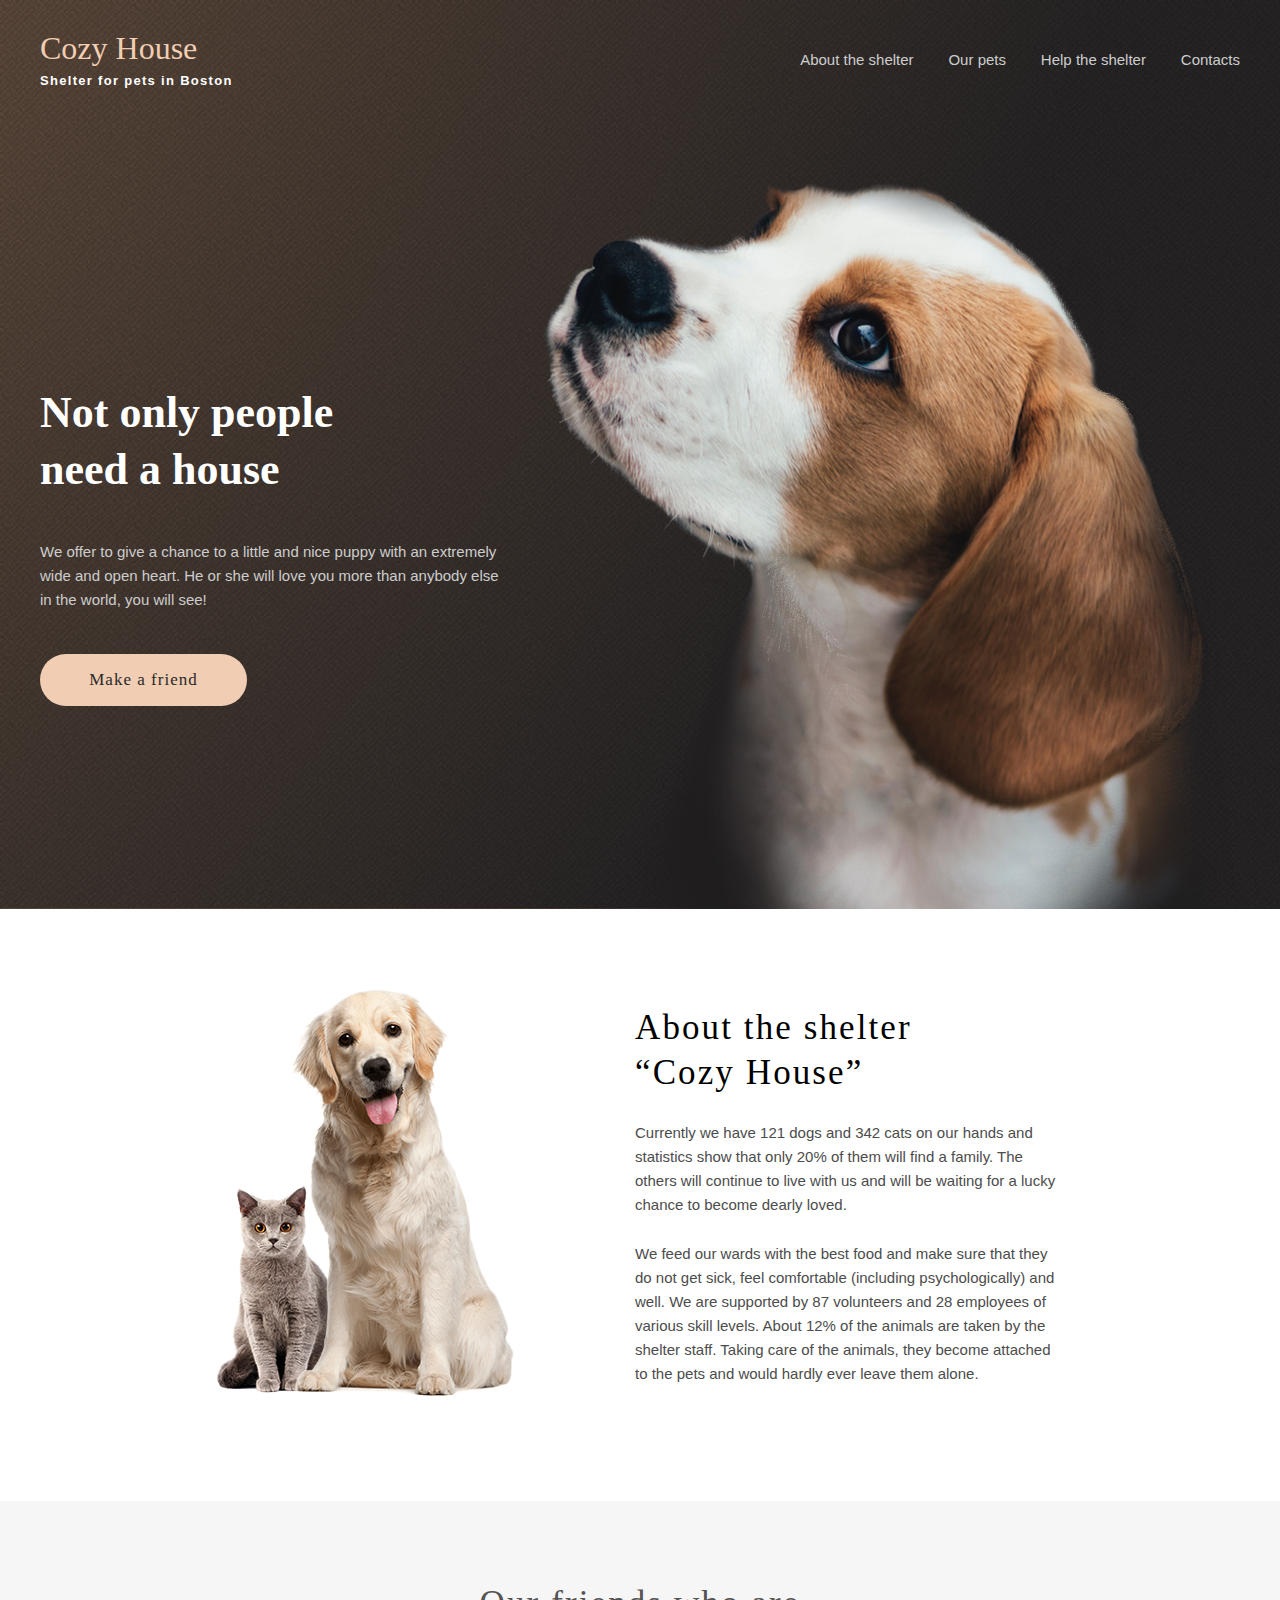
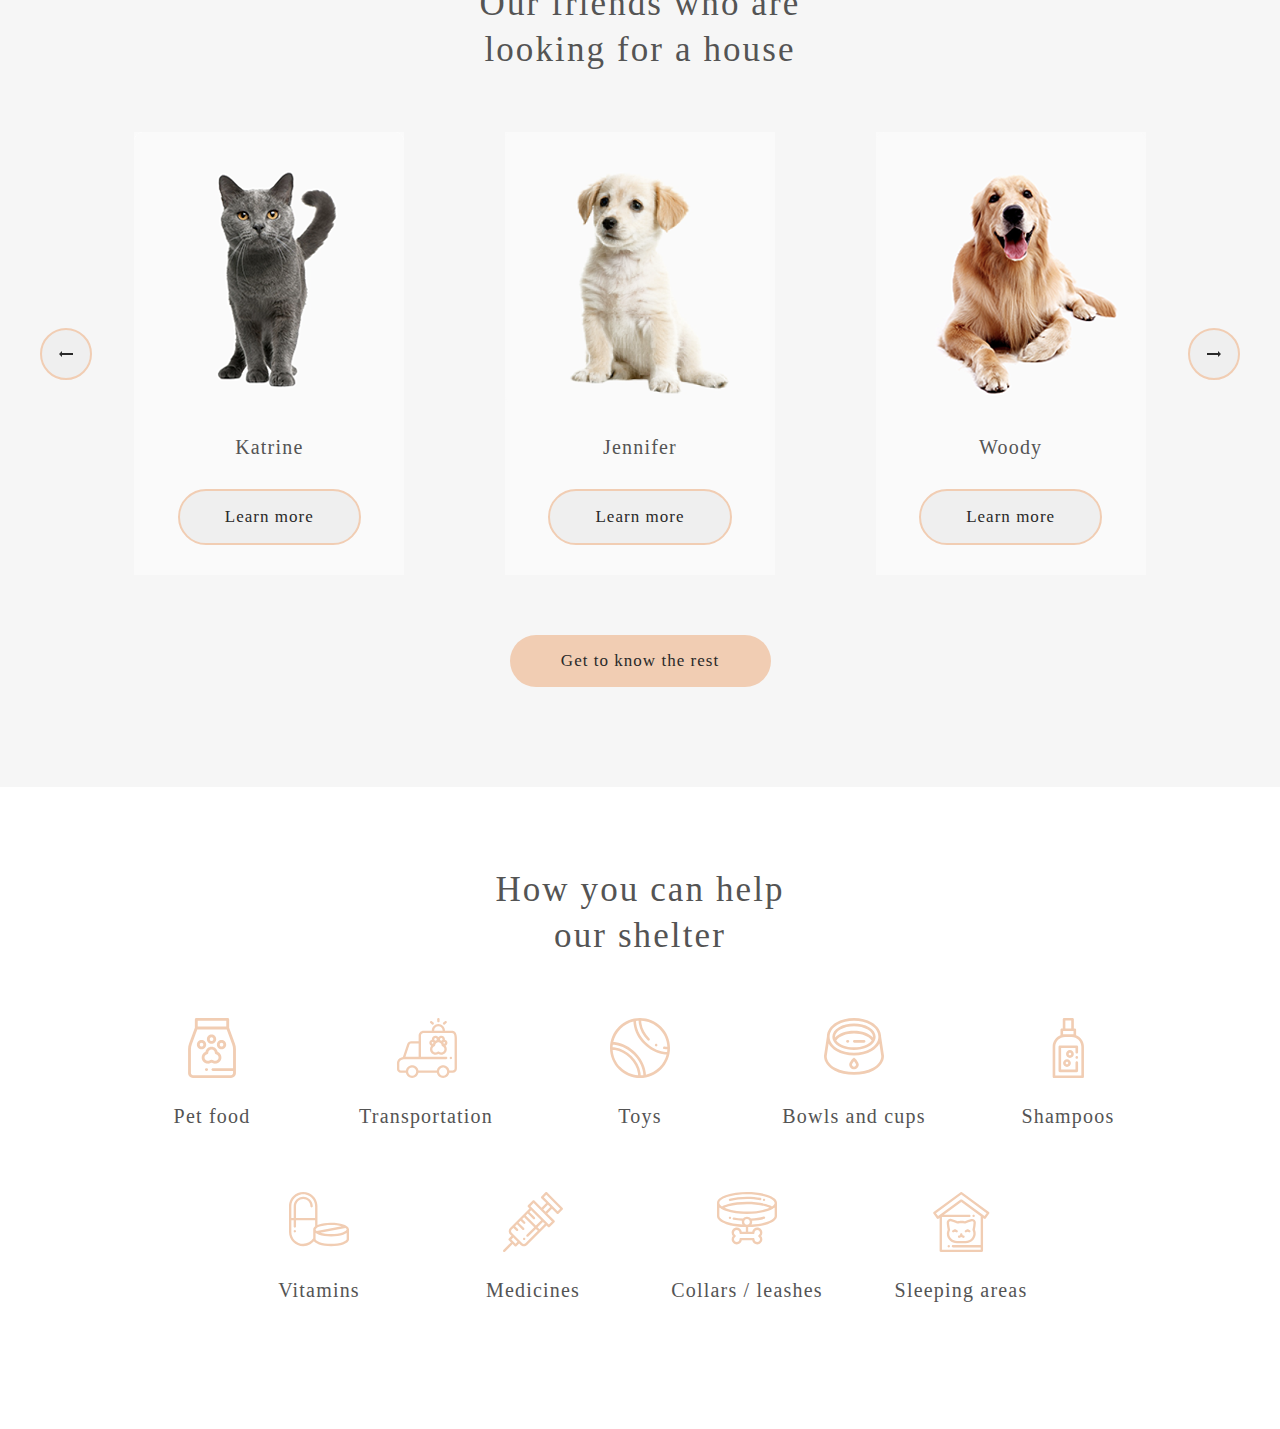
==== index.html @ fdb712b4 "feat: add block 'Help'" ====
<!DOCTYPE html>
<html lang="en">
<head>
    <meta charset="UTF-8">
    <title>Title</title>
    <meta name="description" content="">
    <meta name="viewport" content="width=device-width, initial-scale=1">

    <meta property="og:title" content="">
    <meta property="og:type" content="">
    <meta property="og:url" content="">
    <meta property="og:image" content="">

    <link rel="stylesheet" href="css/clear-style.css">
    <link rel="stylesheet" href="css/index.css">
</head>
<body>
<div class="container">
    <header class="header">
        <section class="header__section1">
            <div class="header__logo">
                <div class="header__title">Cozy House</div>
                <h3 class="header__subtitle">Shelter for pets in Boston</h3>
            </div>
            <ul class="header__nav_menu">
                <li>About the shelter</li>
                <li>Our pets</li>
                <li>Help the shelter</li>
                <li>Contacts</li>
            </ul>
        </section>
        <section class="start_screen">
            <div class="start_screen__content">
                <h2 class="start_screen__heading">Not only people need a house</h2>
                <p class="start_screen__subheading">We offer to give a chance to a little and nice puppy with an
                    extremely wide and open heart. He or she will love you more than anybody else in the world, you will
                    see!
                </p>
                <button class="start_screen__button">Make a friend</button>
            </div>
            <div class="start_screen__img">
                <img src="img/start-screen-puppy.png" alt="Cute dog">
            </div>
        </section>
    </header>
    <main class="main">
        <section class="about">
            <div class="about__img">
                <img src="img/about-pets.png" alt="Dog and cat">
            </div>
            <div class="about__content">
                <h3 class="about__heading">About the shelter <span>“Cozy House”</span></h3>
                <p class="about__subheading">
                    Currently we have 121 dogs and 342 cats on our hands and statistics show that only 20% of them will
                    find a family. The others will continue to live with us and will be waiting for a lucky chance to
                    become dearly loved.
                </p>
                <p class="about__subheading">
                    We feed our wards with the best food and make sure that they do not get sick, feel comfortable
                    (including psychologically) and well. We are supported by 87 volunteers and 28 employees of various
                    skill levels. About 12% of the animals are taken by the shelter staff. Taking care of the animals,
                    they become attached to the pets and would hardly ever leave them alone.
                </p>
            </div>
        </section>
        <section class="pets">
            <div class="pets__heading">
                <span>Our friends who are looking for a house</span>
            </div>
            <div class="pets__slider">
                <button class="pets__slider_button">
                    <img src="img/arrow-to-left.svg" alt="left">
                </button>
                <ul class="pets__slider_cards">
                    <li class="pets__card">
                        <div class="pets__card_img">
                            <img src="img/pets-katrine.png" alt="cat Katrine">
                        </div>
                        <div class="pets__card_name">Katrine</div>
                        <button class="pets__button_secondary">Learn more</button>
                    </li>
                    <li class="pets__card">
                        <div class="pets__card_img">
                            <img src="img/pets-jennifer.png" alt="dog Jennifer">
                        </div>
                        <div class="pets__card_name">Jennifer</div>
                        <button class="pets__button_secondary">Learn more</button>
                    </li>
                    <li class="pets__card">
                        <div class="pets__card_img">
                            <img src="img/pets-woody.png" alt="dog Woody">
                        </div>
                        <div class="pets__card_name">Woody</div>
                        <button class="pets__button_secondary">Learn more</button>
                    </li>
                </ul>
                <button class="pets__slider_button">
                    <img src="img/arrow-to-right.svg" alt="right">
                </button>
            </div>
            <div class="pets__button_primary">
                <button>Get to know the rest</button>
            </div>
        </section>
        <section class="help">
            <h3 class="help__heading">
                How you can help our shelter
            </h3>
            <ul class="help__list">
                <li class="help__list_item">
                    <div class="help__item_icon">
                        <img src="img/icon/vector.svg" alt="vector">
                    </div>
                    <div class="help__item_text">Pet food</div>
                </li>
                <li class="help__list_item">
                    <div class="help__item_icon">
                        <img src="img/icon/transportation.svg" alt="vector">
                    </div>
                    <div class="help__item_text">Transportation</div>
                </li>
                <li class="help__list_item">
                    <div class="help__item_icon">
                        <img src="img/icon/toys.svg" alt="vector">
                    </div>
                    <div class="help__item_text">Toys</div>
                </li>
                <li class="help__list_item">
                    <div class="help__item_icon">
                        <img src="img/icon/bowls-and-cups.svg" alt="vector">
                    </div>
                    <div class="help__item_text">Bowls and cups</div>
                </li>
                <li class="help__list_item">
                    <div class="help__item_icon">
                        <img src="img/icon/shampoos.svg" alt="vector">
                    </div>
                    <div class="help__item_text">Shampoos</div>
                </li>
                <li class="help__list_item">
                    <div class="help__item_icon">
                        <img src="img/icon/vitamins.svg" alt="vector">
                    </div>
                    <div class="help__item_text">Vitamins</div>
                </li>
                <li class="help__list_item">
                    <div class="help__item_icon">
                        <img src="img/icon/medicines.svg" alt="vector">
                    </div>
                    <div class="help__item_text">Medicines</div>
                </li>
                <li class="help__list_item">
                    <div class="help__item_icon">
                        <img src="img/icon/collars-or-leashes.svg" alt="vector">
                    </div>
                    <div class="help__item_text">Collars / leashes</div>
                </li>
                <li class="help__list_item">
                    <div class="help__item_icon">
                        <img src="img/icon/sleeping-area.svg" alt="vector">
                    </div>
                    <div class="help__item_text">Sleeping areas</div>
                </li>
            </ul>
        </section>
    </main>
    <footer></footer>
</div>
</body>
</html>
---- css/clear-style.css ----
html, body, div, p, ul, ol, dl, h1, h2, h3 {
    padding: 0;
    margin: 0;
}

li {
    list-style-type: none; /* Убираем маркеры */
}
---- css/index.css ----
body {
    background: #E5E5E5;
}

.container {
    max-width: 80rem;
    margin: 0 auto;
    font-family: Georgia, serif;
}

.header {
    background: url(/img/start-screen-gradient-background.png), radial-gradient(100% 215.42% at 0% 0%, #5B483A 0%, #262425 100%) /* warning: gradient uses a rotation that is not supported by CSS and may not behave as expected */, #211F20;
    padding: 1.875rem 2.5rem 0 2.5rem;
}

.header__section1 {
    display: flex;
    justify-content: space-between;
}

.header__title {
    font-size: 2rem;
    color: #F1CDB3;
    margin-bottom: .4rem;
}

.header__logo {

}

.header__subtitle {
    color: #FFFFFF;
    font-family: 'Arial', sans-serif;
    font-size: 0.8125rem;
    letter-spacing: 0.1em;
}

.header__nav_menu {
    font-family: 'Arial', sans-serif;
    font-size: 0.9375rem;
    color: #CDCDCD;
    display: flex;
    align-items: center;
    grid-column-gap: 2.18rem;
}

/*--------------------*/
.start_screen {
    display: flex;
    margin-top: 5.8rem;
    grid-gap: 42px 42px;
}

.start_screen__content {
    display: flex;
    flex-direction: column;
    justify-content: center;
    grid-row-gap: 42px;
}

.start_screen__heading {
    font-family: 'Georgia', serif;
    font-size: 2.75rem;
    line-height: 130%;
    color: #FFFFFF;
    display: inline-block;
    max-width: 310px;
}

.start_screen__subheading {
    font-family: 'Arial', sans-serif;
    font-style: normal;
    font-size: 0.9375rem;
    line-height: 160%;
    color: #CDCDCD;
    display: inline-block;
    max-width: 28.75rem;
}

.start_screen__button {
    width: 12.9375rem;
    height: 3.25rem;
    padding: .9375rem .5rem .9375rem .5rem;
    background: #F1CDB3;
    font-family: 'Georgia', serif;
    font-size: 1.0625rem;
    line-height: 130%;
    letter-spacing: 0.06em;
    color: #292929;
    border-radius: 100px;
    border: none;
    cursor: pointer;
}

.start_screen__img {
    max-width: 43.625rem;
    max-height: 45.5rem;
}

.start_screen__img img {
    max-width: 100%;
    max-height: 100%;
}

/*--------------------*/
.about {
    background: #FFFFFF;
    padding-top: 5rem;
    padding-bottom: 6.25rem;
    display: grid;
    grid-template-columns: 215fr 300fr 120fr 430fr 215fr;
}

.about__img {
    grid-column: 2/3;
    max-width: 18.75rem;
}

.about__img img {
    max-width: 100%;
}

.about__content {
    max-width: 26.875rem;
    grid-column: 4/5;
    display: flex;
    flex-direction: column;
    grid-row-gap: 25px;
    justify-content: center;
}

.about__heading {
    font-family: 'Georgia', serif;
    font-style: normal;
    font-weight: 400;
    font-size: 35px;
    line-height: 130%;
    letter-spacing: 0.06em;
}

.about__heading span {
    white-space: nowrap; /* Запрещаем перенос текста */
}

.about__subheading {
    font-family: 'Arial', sans-serif;
    font-style: normal;
    font-weight: 400;
    font-size: 15px;
    line-height: 160%;
    color: #4C4C4C;
}
/*--------------------*/
.pets {
    padding: 80px 40px 100px 40px;
    background: #F6F6F6;
    display: flex;
    flex-direction: column;
    grid-gap: 3.75rem;
}

.pets__heading {
    font-family: 'Georgia', serif;
    font-size: 2.1875rem;
    line-height: 130%;
    text-align: center;
    letter-spacing: 0.06em;
    color: #545454;
    display: flex;
    justify-content: center;
}

.pets__heading > span {
    max-width: 25rem;
}

.pets__slider {
    display: flex;
    justify-content: space-between;
    align-items: center;
}

.pets__slider_button {
    min-width: 3.25rem;
    min-height: 3.25rem;
    border-radius: 50%;
    border: 2px solid rgb(241,205,179);
    display: flex;
    justify-content: center;
    align-items: center;
    cursor: pointer;
}

.pets__slider_cards {
    display: flex;
    justify-content: space-around;
    flex: 1 1 61.875rem;
    flex-wrap: wrap;
    grid-gap: 1rem 1rem;
}

.pets__card {
    max-width: 16.875rem;
    display: flex;
    flex-direction: column;
    background: #FAFAFA;
    align-items: center;
}

/*.pets__card_img {*/
/*    max-width: 100%;*/
/*}*/

.pets__card_img > img {
    max-width: 100%;
}

.pets__card_name {
    font-family: 'Georgia', serif;
    font-size: 1.25rem;
    line-height: 1.4375rem;
    letter-spacing: 0.06em;
    color: #545454;
    margin-bottom: 1.875rem;
    margin-top: 1.875rem;
}

.pets__button_secondary {
    padding: 0.9375rem 2.8125rem;
    font-family: 'Georgia', serif;
    font-size: 1.0625rem;
    line-height: 130%;
    letter-spacing: 0.06em;
    color: #292929;
    border-radius: 6.25rem;
    border: 2px solid #F1CDB3;
    margin-bottom: 1.875rem;
    cursor: pointer;
}

.pets__button_primary {
    display: flex;
    justify-content: center;
}

.pets__button_primary > button {
    width: 16.3125rem;
    height: 3.25rem;
    background: #F1CDB3;
    border-radius: 6.25rem;
    border: none;
    font-family: 'Georgia', serif;
    font-size: 1.0625rem;
    line-height: 130%;
    letter-spacing: 0.06em;
    color: #292929;
    cursor: pointer;
}
/*--------------------*/
.help {
    background: #FFFFFF;
    padding-top: 80px;
    padding-bottom: 127px;
    display: flex;
    flex-direction: column;
    align-items: center;
}

.help__heading {
    font-family: 'Georgia', serif;
    font-style: normal;
    font-weight: 400;
    font-size: 35px;
    line-height: 130%;
    text-align: center;
    letter-spacing: 0.06em;
    color: #545454;
    margin-bottom: 60px;
    max-width: 310px;
}

.help__list {
    display: flex;
    max-width: 1026px;
    flex-wrap: wrap;
    justify-content: center;
    grid-gap: 4rem 3rem;
}

.help__list_item {
    width: 166px;
    /*border: 1px solid #5B483A;*/
    display: flex;
    flex-direction: column;
    justify-content: space-between;
    align-items: center;
    height: 110px;
}

.help__item_icon {

}

.help__item_text {
    font-family: 'Georgia', serif;
    font-size: 20px;
    line-height: 115%;
    letter-spacing: 0.06em;
    color: #545454;
}
/*--------------------*/
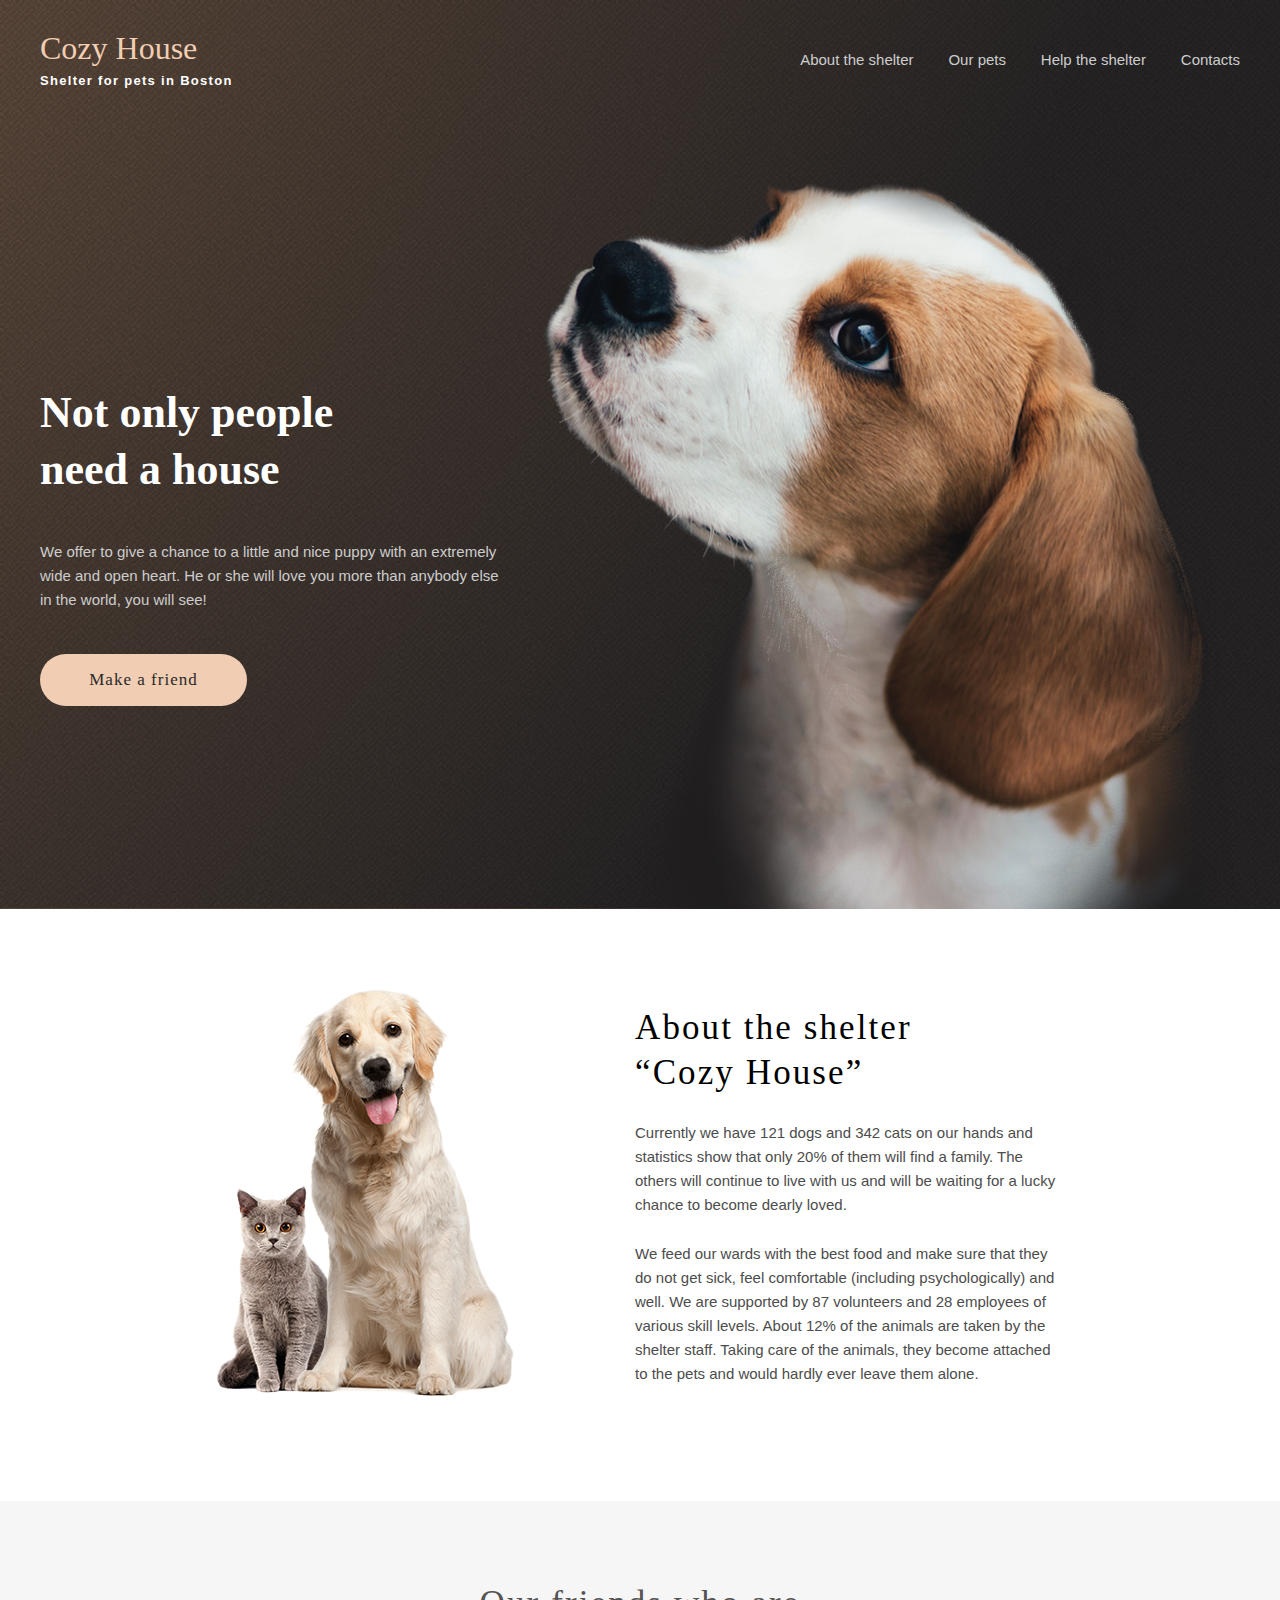
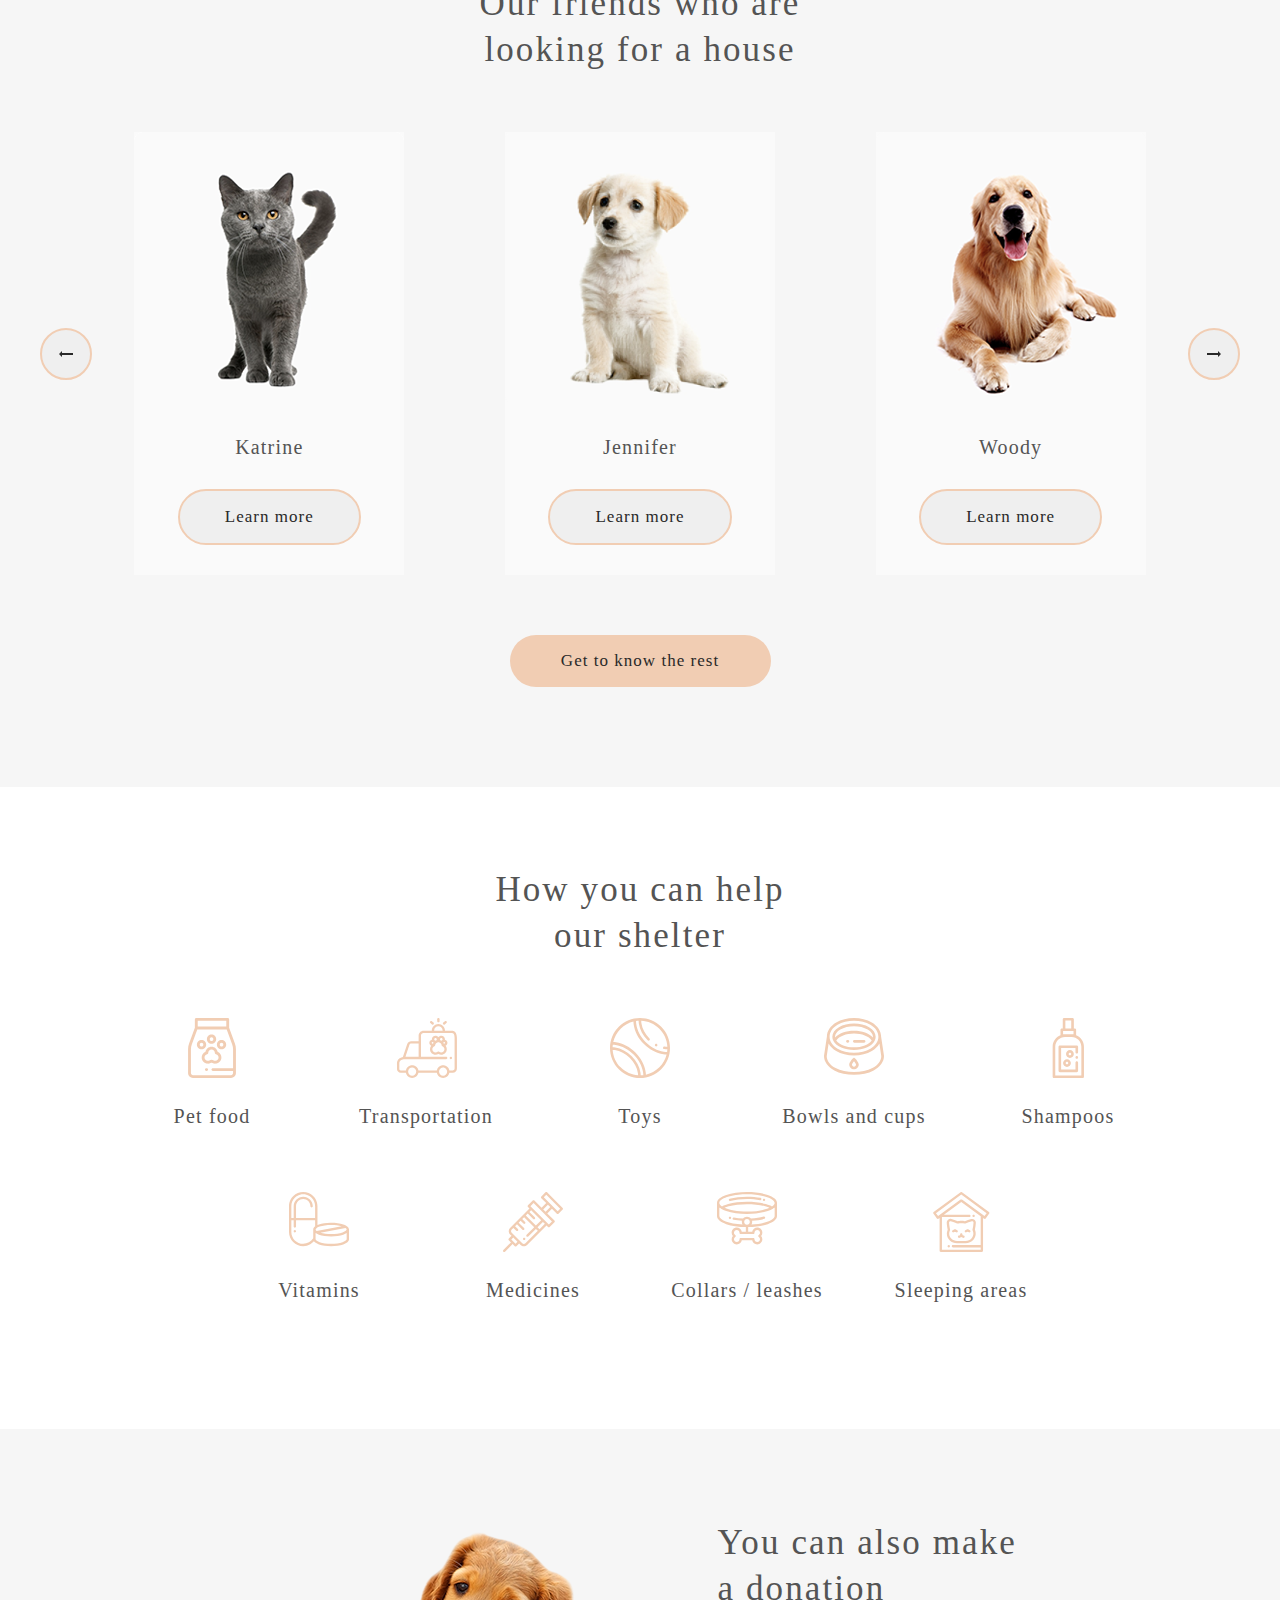
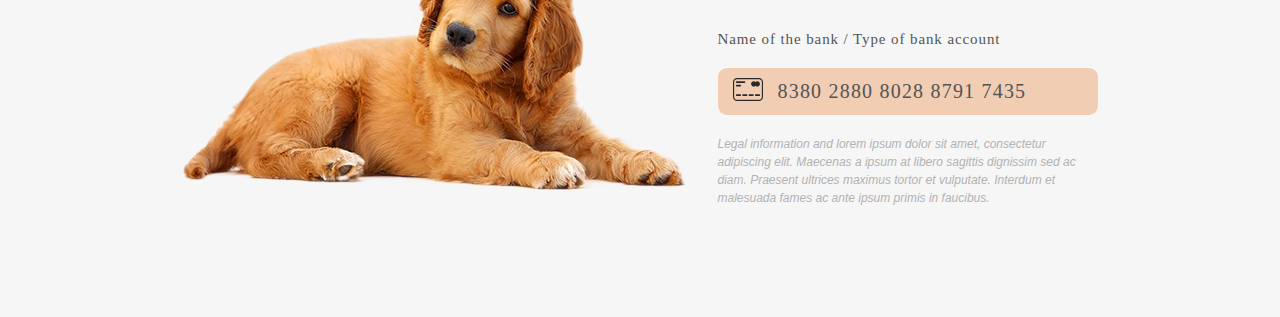
==== commit 2ef2beb5: "feat: add block 'Donation'" ====
--- a/index.html
+++ b/index.html
@@ -163,6 +163,36 @@
                 </li>
             </ul>
         </section>
+        <section class="donation">
+            <div class="donation__container">
+                <div class="donation__img">
+                    <img src="img/donation-dog.png" alt="donation-dog">
+                </div>
+                <div class="donation__content">
+                    <h3 class="donation__heading">
+                        You can also make a donation
+                    </h3>
+                    <h5 class="donation__subheading">
+                        Name of the bank / Type of bank account
+                    </h5>
+                    <div class="donation__credit_card">
+                        <div class="donation__card_icon">
+                            <img src="img/icon/credit-card.svg" alt="card">
+                        </div>
+                        <h4 class="donation__card_text">
+                            8380 2880 8028 8791 7435
+                        </h4>
+                    </div>
+                    <div class="donation__text_info">
+                        Legal information and lorem ipsum dolor sit amet, consectetur adipiscing elit. Maecenas a ipsum
+                        at
+                        libero sagittis dignissim sed ac diam. Praesent ultrices maximus tortor et vulputate. Interdum
+                        et
+                        malesuada fames ac ante ipsum primis in faucibus.
+                    </div>
+                </div>
+            </div>
+        </section>
     </main>
     <footer></footer>
 </div>
--- a/css/clear-style.css
+++ b/css/clear-style.css
@@ -1,4 +1,4 @@
-html, body, div, p, ul, ol, dl, h1, h2, h3 {
+html, body, div, p, ul, ol, dl, h1, h2, h3, h4, h5, h6 {
     padding: 0;
     margin: 0;
 }
--- a/css/index.css
+++ b/css/index.css
@@ -289,7 +289,7 @@
 
 .help__list_item {
     width: 166px;
-    /*border: 1px solid #5B483A;*/
+    /*border: 1px solid #5B483A;*/ /*для отладки*/
     display: flex;
     flex-direction: column;
     justify-content: space-between;
@@ -308,4 +308,92 @@
     letter-spacing: 0.06em;
     color: #545454;
 }
-/*--------------------*/+/*--------------------*/
+.donation {
+    padding-top: 91px;
+    padding-bottom: 110px;
+    background: #F6F6F6;
+    display: flex;
+    justify-content: center;
+}
+
+.donation__container {
+    display: flex;
+    grid-gap: 30px;
+    min-height: 282px;
+    align-items: center;
+    justify-content: center;
+    flex-wrap: wrap;
+}
+
+.donation__img {
+    max-width: 505px;
+}
+
+.donation__img > img {
+    max-width: 100%;
+}
+
+.donation__content {
+    max-width: 380px;
+    display: flex;
+    flex-direction: column;
+    grid-row-gap: 20px;
+}
+
+.donation__heading {
+    font-family: 'Georgia', serif;
+    font-style: normal;
+    font-weight: 400;
+    font-size: 35px;
+    line-height: 130%;
+    letter-spacing: 0.06em;
+    color: #545454;
+    max-width: 300px;
+}
+
+.donation__subheading {
+    font-family: 'Georgia', serif;
+    font-style: normal;
+    font-weight: 400;
+    font-size: 15px;
+    line-height: 110%;
+    letter-spacing: 0.06em;
+    color: #545454;
+}
+
+.donation__credit_card {
+    background: #F1CDB3;
+    border-radius: 9px;
+    display: flex;
+    align-items: center;
+    padding: 10px 15px;
+    grid-column-gap: 15px;
+}
+
+.donation__card_icon {
+    max-width: 30px;
+}
+
+.donation__card_icon > img {
+    max-width: 100%;
+}
+
+.donation__card_text {
+    font-family: 'Georgia', serif;
+    font-style: normal;
+    font-weight: 400;
+    font-size: 20px;
+    line-height: 115%;
+    letter-spacing: 0.06em;
+    color: #545454;
+}
+
+.donation__text_info {
+    font-family: 'Arial', sans-serif;
+    font-style: italic;
+    font-weight: 400;
+    font-size: 12px;
+    line-height: 18px;
+    color: #B2B2B2;
+}
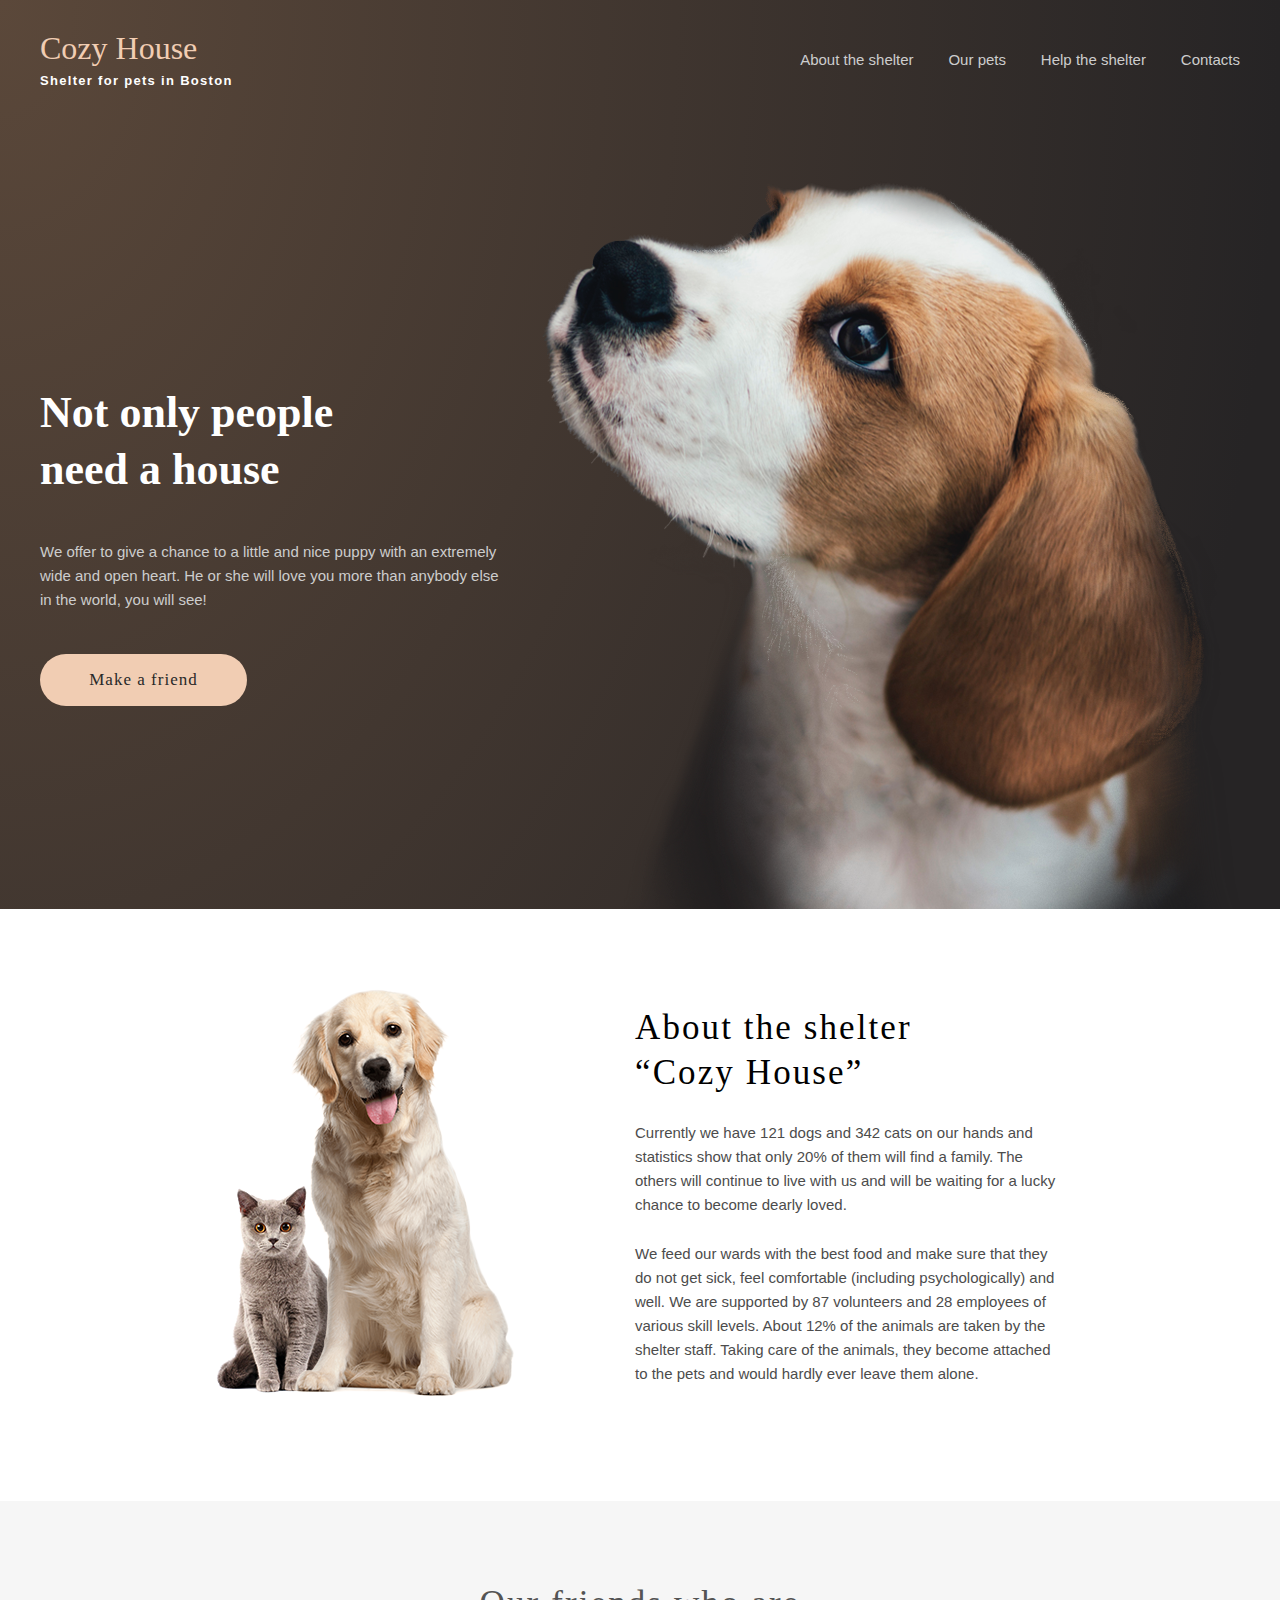
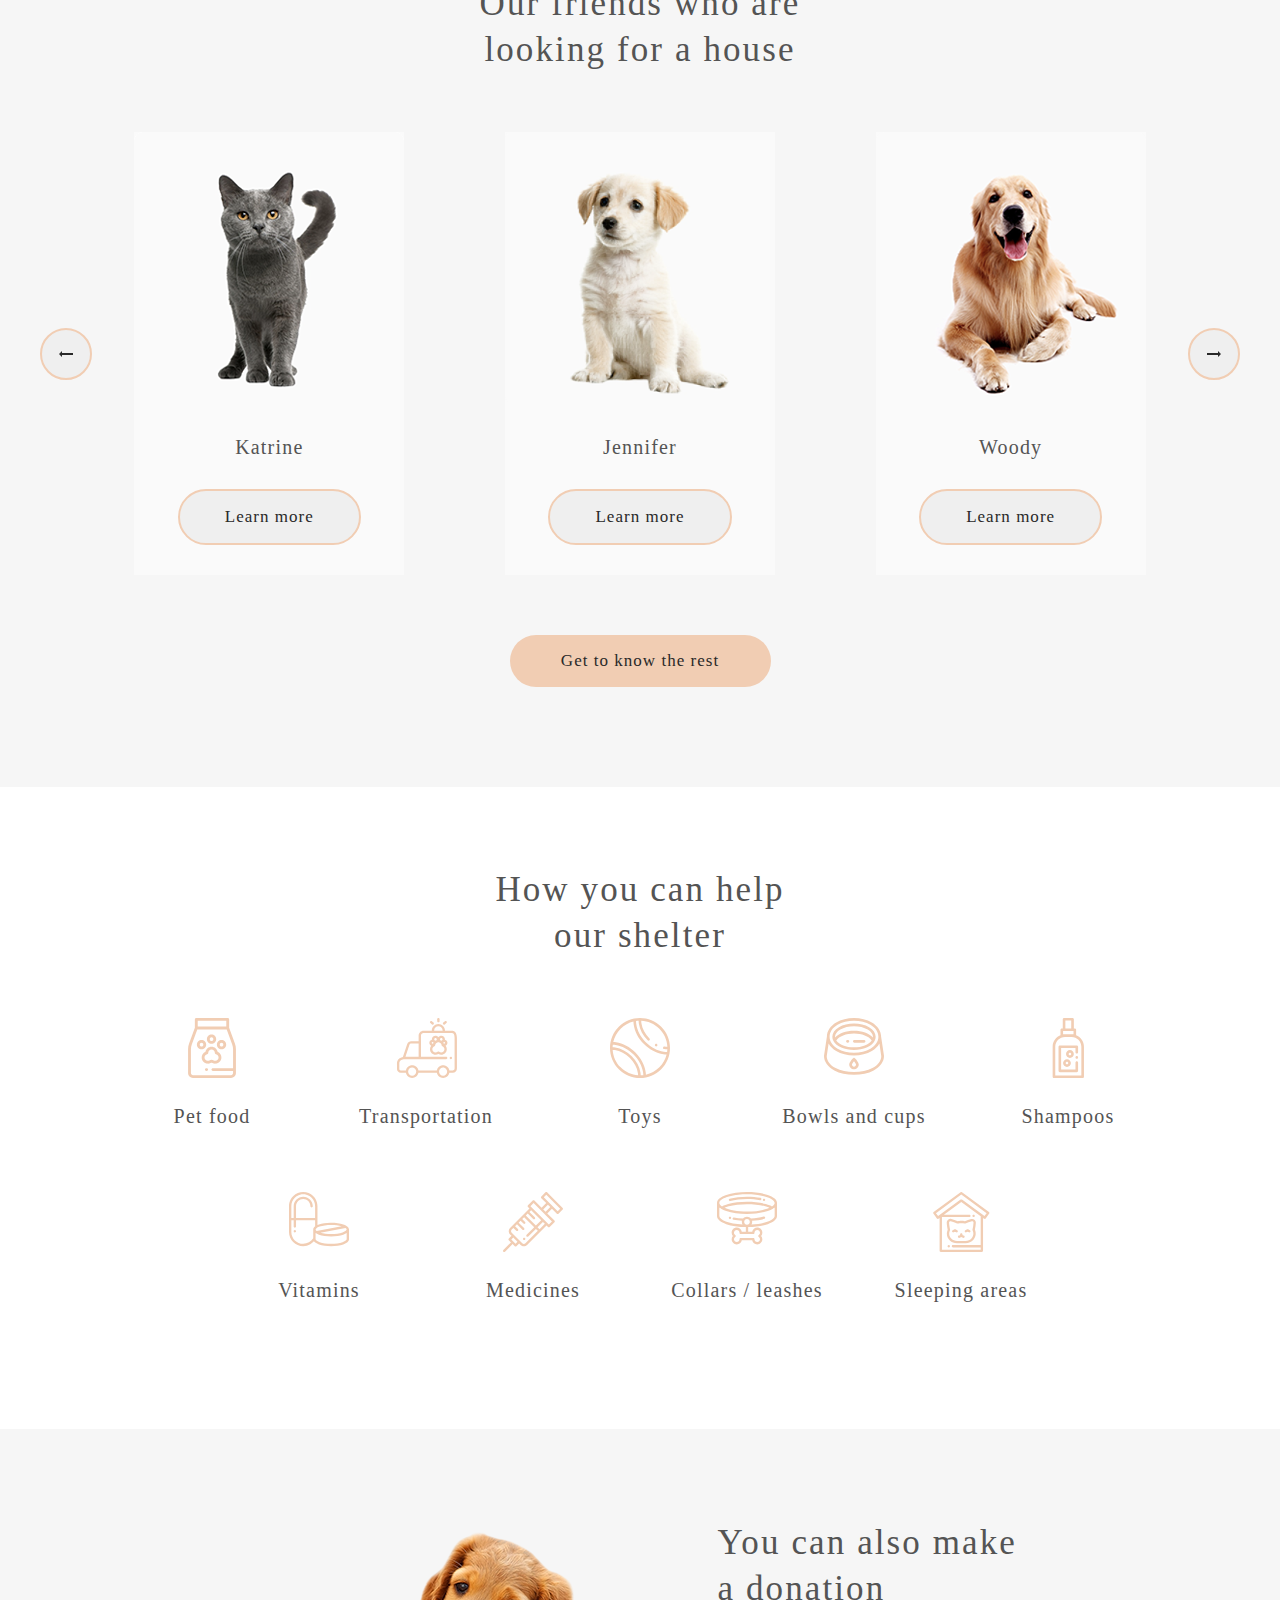
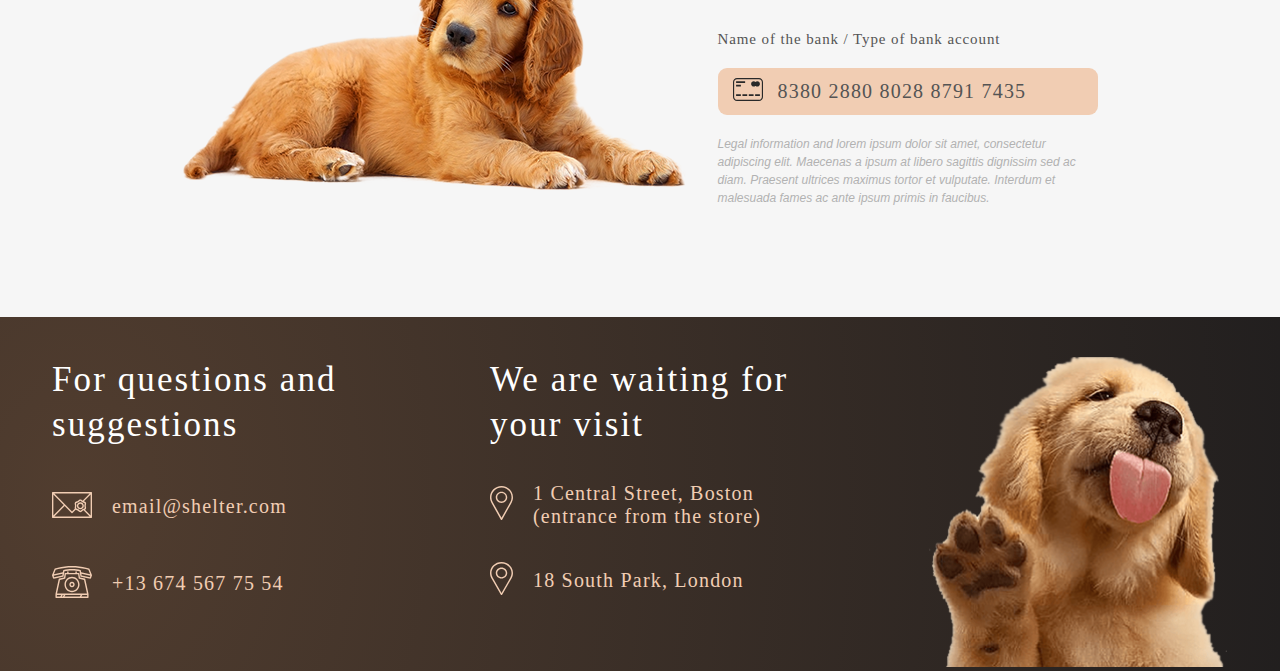
==== commit 2759e101: "feat: add block 'Footer'" ====
--- a/index.html
+++ b/index.html
@@ -45,22 +45,24 @@
     </header>
     <main class="main">
         <section class="about">
-            <div class="about__img">
-                <img src="img/about-pets.png" alt="Dog and cat">
-            </div>
-            <div class="about__content">
-                <h3 class="about__heading">About the shelter <span>“Cozy House”</span></h3>
-                <p class="about__subheading">
-                    Currently we have 121 dogs and 342 cats on our hands and statistics show that only 20% of them will
-                    find a family. The others will continue to live with us and will be waiting for a lucky chance to
-                    become dearly loved.
-                </p>
-                <p class="about__subheading">
-                    We feed our wards with the best food and make sure that they do not get sick, feel comfortable
-                    (including psychologically) and well. We are supported by 87 volunteers and 28 employees of various
-                    skill levels. About 12% of the animals are taken by the shelter staff. Taking care of the animals,
-                    they become attached to the pets and would hardly ever leave them alone.
-                </p>
+            <div class="about__container">
+                <div class="about__img">
+                    <img src="img/about-pets.png" alt="Dog and cat">
+                </div>
+                <div class="about__content">
+                    <h3 class="about__heading">About the shelter <span>“Cozy House”</span></h3>
+                    <p class="about__subheading">
+                        Currently we have 121 dogs and 342 cats on our hands and statistics show that only 20% of them will
+                        find a family. The others will continue to live with us and will be waiting for a lucky chance to
+                        become dearly loved.
+                    </p>
+                    <p class="about__subheading">
+                        We feed our wards with the best food and make sure that they do not get sick, feel comfortable
+                        (including psychologically) and well. We are supported by 87 volunteers and 28 employees of various
+                        skill levels. About 12% of the animals are taken by the shelter staff. Taking care of the animals,
+                        they become attached to the pets and would hardly ever leave them alone.
+                    </p>
+                </div>
             </div>
         </section>
         <section class="pets">
@@ -193,6 +195,55 @@
                 </div>
             </div>
         </section>
+        <section class="footer">
+            <div class="footer__container">
+                <div class="footer__contacts">
+                    <h3 class="footer__contacts_title">
+                        For questions and suggestions
+                    </h3>
+                    <div class="footer__email">
+                        <div class="footer__contacts_icon">
+                            <img src="img/icon/mail.svg" alt="mail">
+                        </div>
+                        <h4 class="footer__contacts_text">
+                            email@shelter.com
+                        </h4>
+                    </div>
+                    <div class="footer__phone">
+                        <div class="footer__contacts_icon">
+                            <img src="img/icon/phone.svg" alt="phone">
+                        </div>
+                        <div class="footer__contacts_text">
+                            +13 674 567 75 54
+                        </div>
+                    </div>
+                </div>
+                <div class="footer__locations">
+                    <div class="footer__locations_title">
+                        We are waiting for your visit
+                    </div>
+                    <div class="footer__location">
+                        <div class="footer__location_icon">
+                            <img src="img/icon/pin.svg" alt="pin">
+                        </div>
+                        <div class="footer__locations_text">
+                            1 Central Street, Boston (entrance from the store)
+                        </div>
+                    </div>
+                    <div class="footer__location">
+                        <div class="footer__location_icon">
+                            <img src="img/icon/pin.svg" alt="pin">
+                        </div>
+                        <div class="footer__locations_text">
+                            18 South Park, London
+                        </div>
+                    </div>
+                </div>
+                <div class="footer__img">
+                    <img src="img/footer-puppy.png" alt="dog">
+                </div>
+            </div>
+        </section>
     </main>
     <footer></footer>
 </div>
--- a/css/index.css
+++ b/css/index.css
@@ -9,7 +9,7 @@
 }
 
 .header {
-    background: url(/img/start-screen-gradient-background.png), radial-gradient(100% 215.42% at 0% 0%, #5B483A 0%, #262425 100%) /* warning: gradient uses a rotation that is not supported by CSS and may not behave as expected */, #211F20;
+    background: radial-gradient(100% 215.42% at 0% 0%, #5B483A 0%, #262425 100%) /* warning: gradient uses a rotation that is not supported by CSS and may not behave as expected */, #211F20;
     padding: 1.875rem 2.5rem 0 2.5rem;
 }
 
@@ -107,12 +107,17 @@
     background: #FFFFFF;
     padding-top: 5rem;
     padding-bottom: 6.25rem;
-    display: grid;
-    grid-template-columns: 215fr 300fr 120fr 430fr 215fr;
+}
+
+.about__container {
+    display: flex;
+    justify-content: center;
+    align-items: center;
+    flex-wrap: wrap;
+    grid-column-gap: 9.375%;
 }
 
 .about__img {
-    grid-column: 2/3;
     max-width: 18.75rem;
 }
 
@@ -122,7 +127,6 @@
 
 .about__content {
     max-width: 26.875rem;
-    grid-column: 4/5;
     display: flex;
     flex-direction: column;
     grid-row-gap: 25px;
@@ -397,3 +401,109 @@
     line-height: 18px;
     color: #B2B2B2;
 }
+
+.footer {
+    background: radial-gradient(110.67% 538.64% at 5.73% 50%, #513D2F 0%, #1A1A1C 100%), #211F20;
+    padding-top: 40px;
+    padding-left: 40px;
+    padding-right: 40px;
+}
+
+.footer__container {
+    display: flex;
+    justify-content: space-around;
+    /*flex: 1 1 302px;*/
+    flex-wrap: wrap;
+    grid-gap: 2rem 2rem;
+    margin-right: -40px;
+    margin-left: -40px;
+}
+
+.footer__contacts {
+    display: flex;
+    max-width: 302px;
+    flex-direction: column;
+    grid-row-gap: 44px;
+}
+
+.footer__contacts_title {
+    font-family: 'Georgia', serif;
+    font-style: normal;
+    font-weight: 400;
+    font-size: 35px;
+    line-height: 130%;
+    letter-spacing: 0.06em;
+    color: #FFFFFF;
+}
+
+.footer__email, .footer__phone {
+    display: flex;
+    grid-column-gap: 20px;
+    align-items: center;
+}
+
+.footer__contacts_icon {
+    width: 40px;
+}
+
+.footer__contacts_icon img {
+    max-width: 100%;
+}
+
+.footer__contacts_text {
+    font-family: 'Georgia', serif;
+    font-style: normal;
+    font-weight: 400;
+    font-size: 20px;
+    line-height: 115%;
+    letter-spacing: 0.06em;
+    color: #F1CDB3;
+}
+
+.footer__locations {
+    display: flex;
+    max-width: 302px;
+    flex-direction: column;
+    grid-row-gap: 34px;
+}
+
+.footer__locations_title {
+    font-family: 'Georgia', serif;
+    font-style: normal;
+    font-weight: 400;
+    font-size: 35px;
+    line-height: 130%;
+    letter-spacing: 0.06em;
+    color: #FFFFFF;
+}
+
+.footer__location {
+    display: grid;
+    grid-template-columns: 23px 1fr;
+    grid-column-gap: 20px;
+    align-items: center;
+}
+
+.footer__location_icon {
+    max-width: 23px;
+}
+
+.footer__location_icon > img {
+    width: 100%;
+}
+
+.footer__locations_text {
+    font-family: 'Georgia', serif;
+    font-style: normal;
+    font-weight: 400;
+    font-size: 20px;
+    line-height: 115%;
+    letter-spacing: 0.06em;
+    color: #F1CDB3;
+}
+
+.footer__img > img {
+    max-width: 302px;
+}
+
+
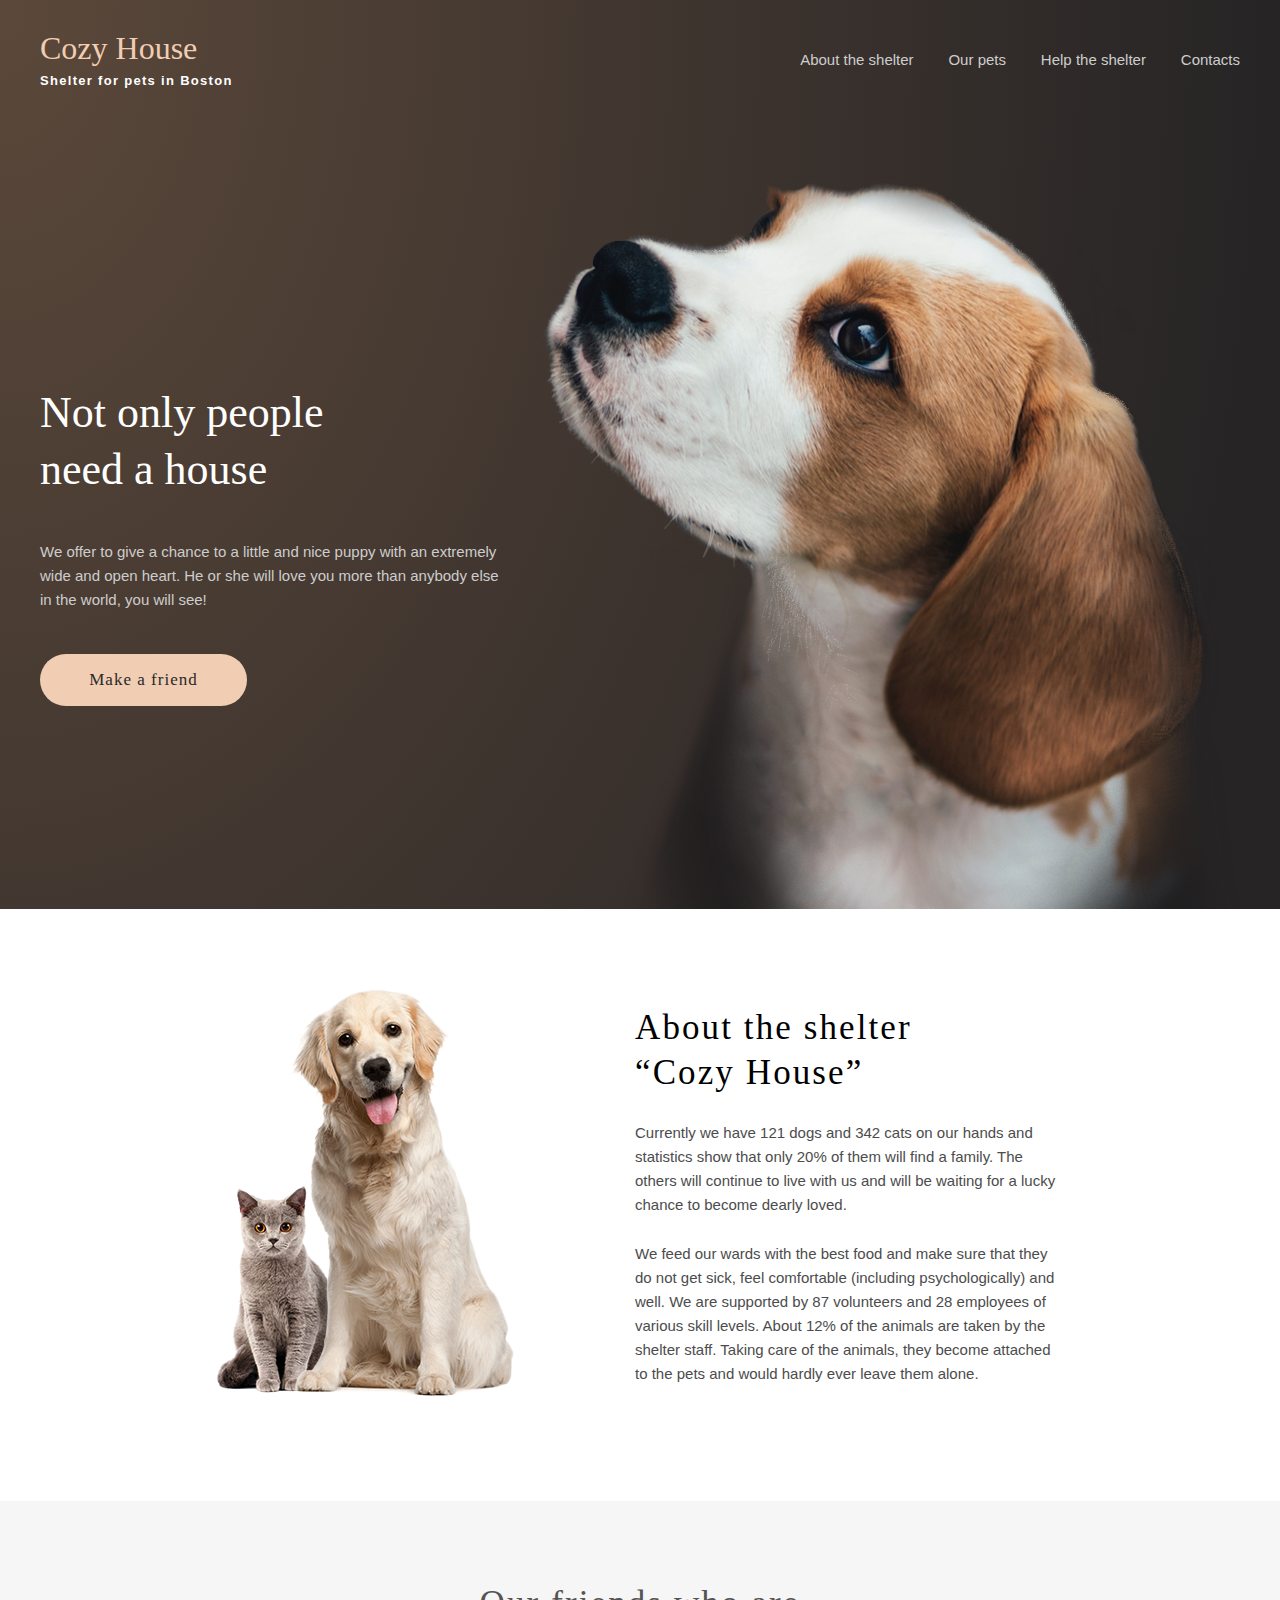
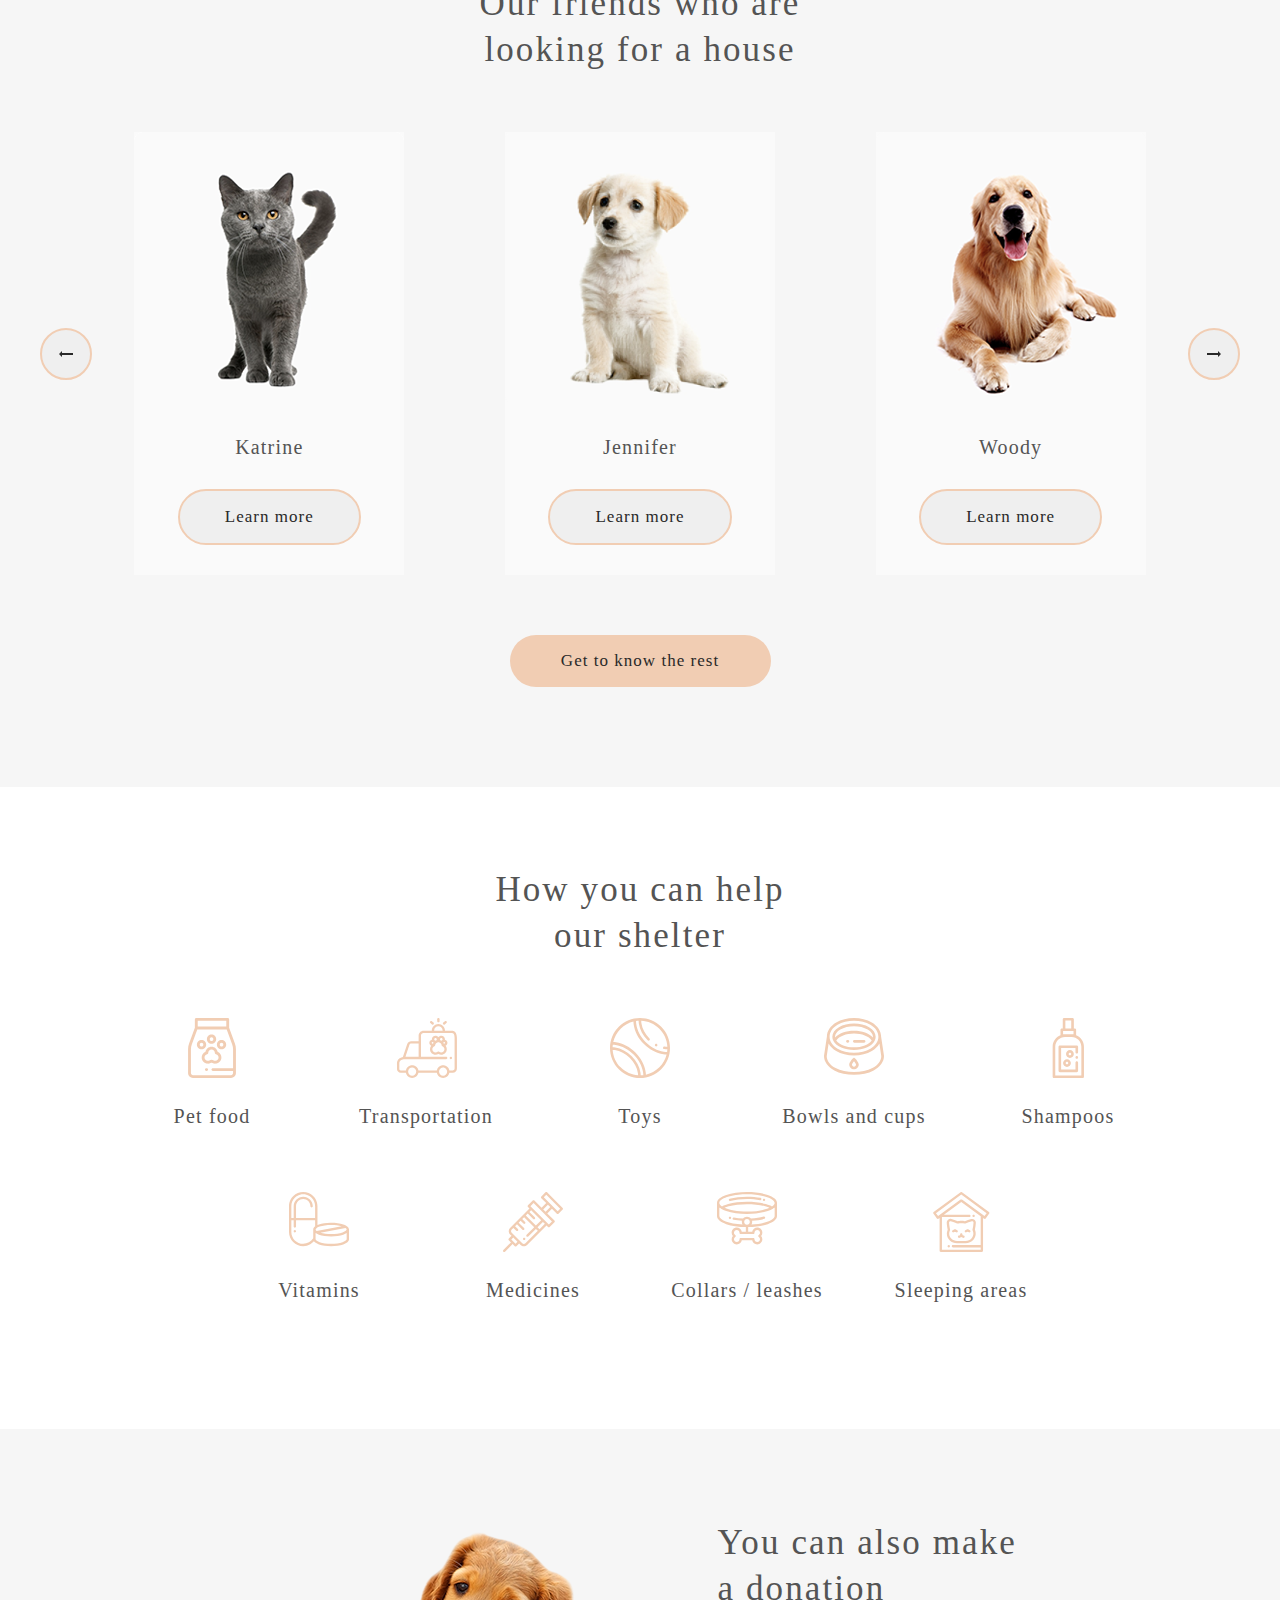
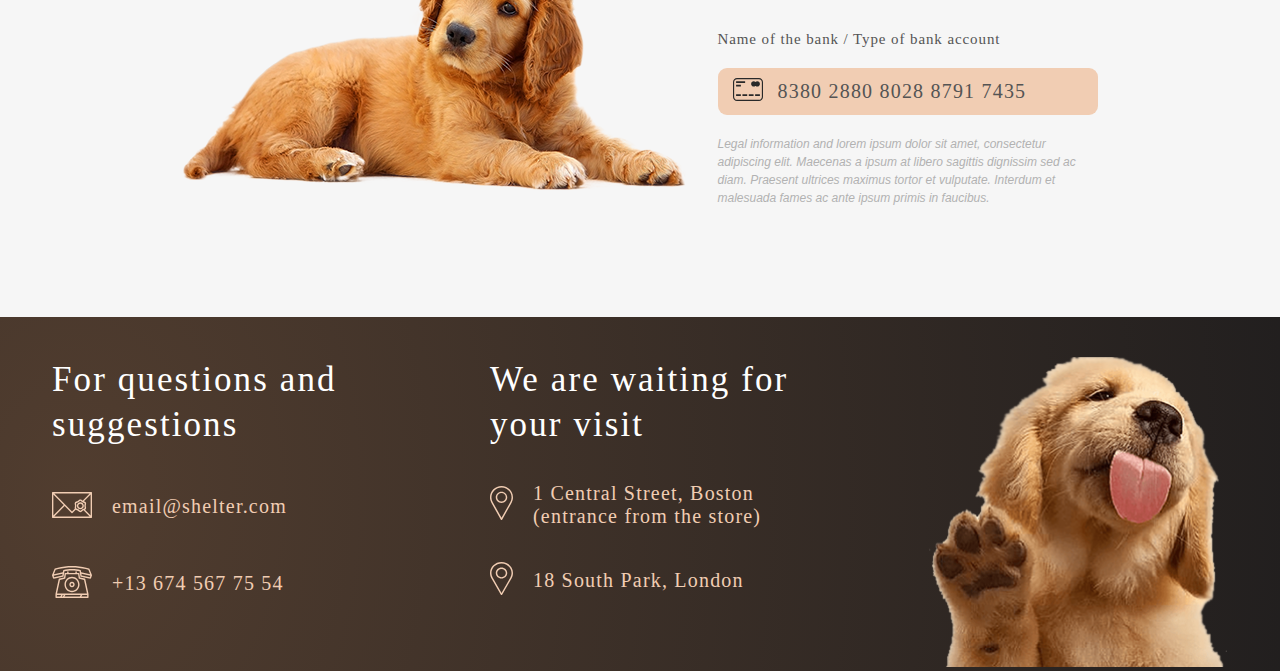
==== commit 53ca0421: "feat: add adaptive for header" ====
--- a/index.html
+++ b/index.html
@@ -22,6 +22,9 @@
                 <div class="header__title">Cozy House</div>
                 <h3 class="header__subtitle">Shelter for pets in Boston</h3>
             </div>
+            <div class="header__nav_menu_burger">
+                <span></span>
+            </div>
             <ul class="header__nav_menu">
                 <li>About the shelter</li>
                 <li>Our pets</li>
@@ -31,7 +34,7 @@
         </section>
         <section class="start_screen">
             <div class="start_screen__content">
-                <h2 class="start_screen__heading">Not only people need a house</h2>
+                <h2 class="start_screen__heading">Not only people<br/>need a house</h2>
                 <p class="start_screen__subheading">We offer to give a chance to a little and nice puppy with an
                     extremely wide and open heart. He or she will love you more than anybody else in the world, you will
                     see!
@@ -195,57 +198,56 @@
                 </div>
             </div>
         </section>
-        <section class="footer">
-            <div class="footer__container">
-                <div class="footer__contacts">
-                    <h3 class="footer__contacts_title">
-                        For questions and suggestions
-                    </h3>
-                    <div class="footer__email">
-                        <div class="footer__contacts_icon">
-                            <img src="img/icon/mail.svg" alt="mail">
-                        </div>
-                        <h4 class="footer__contacts_text">
-                            email@shelter.com
-                        </h4>
-                    </div>
-                    <div class="footer__phone">
-                        <div class="footer__contacts_icon">
-                            <img src="img/icon/phone.svg" alt="phone">
-                        </div>
-                        <div class="footer__contacts_text">
-                            +13 674 567 75 54
-                        </div>
-                    </div>
-                </div>
-                <div class="footer__locations">
-                    <div class="footer__locations_title">
-                        We are waiting for your visit
-                    </div>
-                    <div class="footer__location">
-                        <div class="footer__location_icon">
-                            <img src="img/icon/pin.svg" alt="pin">
-                        </div>
-                        <div class="footer__locations_text">
-                            1 Central Street, Boston (entrance from the store)
-                        </div>
-                    </div>
-                    <div class="footer__location">
-                        <div class="footer__location_icon">
-                            <img src="img/icon/pin.svg" alt="pin">
-                        </div>
-                        <div class="footer__locations_text">
-                            18 South Park, London
-                        </div>
-                    </div>
-                </div>
-                <div class="footer__img">
-                    <img src="img/footer-puppy.png" alt="dog">
-                </div>
-            </div>
-        </section>
     </main>
-    <footer></footer>
+    <footer class="footer">
+        <div class="footer__container">
+            <div class="footer__contacts">
+                <h3 class="footer__contacts_title">
+                    For questions and suggestions
+                </h3>
+                <div class="footer__email">
+                    <div class="footer__contacts_icon">
+                        <img src="img/icon/mail.svg" alt="mail">
+                    </div>
+                    <h4 class="footer__contacts_text">
+                        email@shelter.com
+                    </h4>
+                </div>
+                <div class="footer__phone">
+                    <div class="footer__contacts_icon">
+                        <img src="img/icon/phone.svg" alt="phone">
+                    </div>
+                    <div class="footer__contacts_text">
+                        +13 674 567 75 54
+                    </div>
+                </div>
+            </div>
+            <div class="footer__locations">
+                <div class="footer__locations_title">
+                    We are waiting for your visit
+                </div>
+                <div class="footer__location">
+                    <div class="footer__location_icon">
+                        <img src="img/icon/pin.svg" alt="pin">
+                    </div>
+                    <div class="footer__locations_text">
+                        1 Central Street, Boston (entrance from the store)
+                    </div>
+                </div>
+                <div class="footer__location">
+                    <div class="footer__location_icon">
+                        <img src="img/icon/pin.svg" alt="pin">
+                    </div>
+                    <div class="footer__locations_text">
+                        18 South Park, London
+                    </div>
+                </div>
+            </div>
+            <div class="footer__img">
+                <img src="img/footer-puppy.png" alt="dog">
+            </div>
+        </div>
+    </footer>
 </div>
 </body>
 </html>--- a/css/index.css
+++ b/css/index.css
@@ -40,8 +40,60 @@
     font-size: 0.9375rem;
     color: #CDCDCD;
     display: flex;
+    flex-wrap: wrap;
     align-items: center;
     grid-column-gap: 2.18rem;
+    justify-content: end;
+}
+
+.header__nav_menu_burger {
+    display: none;
+}
+
+@media (max-width: 540px) {
+    .header {
+        padding: 30px 20px 0 20px;
+    }
+
+    .header__nav_menu_burger {
+        display: block;
+        position: relative;
+        z-index: 4;
+        min-width: 30px;
+        height: 20px;
+        align-self: center;
+    }
+
+    .header__nav_menu_burger:before,
+    .header__nav_menu_burger:after {
+        content: '';
+        background: #F1CDB3;
+        width: 100%;
+        height: 2px;
+        position: absolute;
+        left: 0;
+    }
+
+    .header__nav_menu_burger:before {
+        top: 0;
+    }
+
+    .header__nav_menu_burger:after {
+        bottom: 0;
+    }
+
+    .header__nav_menu_burger > span {
+        width: 100%;
+        height: 2px;
+        background: #F1CDB3;
+        position: absolute;
+        top: 9px;
+    }
+
+    .header__nav_menu {
+        display: none;
+    }
+
 }
 
 /*--------------------*/
@@ -49,6 +101,8 @@
     display: flex;
     margin-top: 5.8rem;
     grid-gap: 42px 42px;
+    flex-wrap: wrap;
+    justify-content: space-around;
 }
 
 .start_screen__content {
@@ -61,10 +115,11 @@
 .start_screen__heading {
     font-family: 'Georgia', serif;
     font-size: 2.75rem;
+    font-style: normal;
+    font-weight: 400;
     line-height: 130%;
     color: #FFFFFF;
     display: inline-block;
-    max-width: 310px;
 }
 
 .start_screen__subheading {
@@ -97,6 +152,42 @@
     max-height: 45.5rem;
 }
 
+@media (max-width: 540px) {
+    .start_screen {
+        grid-gap: 100px;
+        flex-direction: column;
+        align-items: center;
+        margin-top: 60px;
+    }
+
+    .start_screen__heading {
+        font-size: 25px;
+        line-height: 130%;
+        text-align: center;
+        letter-spacing: 0.06em;
+    }
+
+    .start_screen__subheading {
+        margin-right: -10px;
+        margin-left: -10px;
+        text-align: center;
+    }
+
+    .start_screen__img {
+        max-width: 569px;
+        align-self: end;
+    }
+
+
+    .start_screen__button {
+        align-self: center;
+    }
+
+    .start_screen__img {
+        max-width: 260px;
+    }
+}
+
 .start_screen__img img {
     max-width: 100%;
     max-height: 100%;
@@ -117,6 +208,16 @@
     grid-column-gap: 9.375%;
 }
 
+@media (max-width: 768px) {
+    .about__container {
+        flex-wrap: wrap-reverse;
+    }
+
+    .about__subheading:last-child {
+        margin-bottom: 80px;
+    }
+}
+
 .about__img {
     max-width: 18.75rem;
 }
@@ -154,6 +255,7 @@
     line-height: 160%;
     color: #4C4C4C;
 }
+
 /*--------------------*/
 .pets {
     padding: 80px 40px 100px 40px;
@@ -188,7 +290,7 @@
     min-width: 3.25rem;
     min-height: 3.25rem;
     border-radius: 50%;
-    border: 2px solid rgb(241,205,179);
+    border: 2px solid rgb(241, 205, 179);
     display: flex;
     justify-content: center;
     align-items: center;
@@ -201,6 +303,8 @@
     flex: 1 1 61.875rem;
     flex-wrap: wrap;
     grid-gap: 1rem 1rem;
+    max-height: 444px;
+    overflow: hidden;
 }
 
 .pets__card {
@@ -210,10 +314,6 @@
     background: #FAFAFA;
     align-items: center;
 }
-
-/*.pets__card_img {*/
-/*    max-width: 100%;*/
-/*}*/
 
 .pets__card_img > img {
     max-width: 100%;
@@ -260,6 +360,7 @@
     color: #292929;
     cursor: pointer;
 }
+
 /*--------------------*/
 .help {
     background: #FFFFFF;
@@ -312,6 +413,7 @@
     letter-spacing: 0.06em;
     color: #545454;
 }
+
 /*--------------------*/
 .donation {
     padding-top: 91px;
@@ -328,6 +430,13 @@
     align-items: center;
     justify-content: center;
     flex-wrap: wrap;
+}
+
+@media (max-width: 768px) {
+    .donation__container {
+        flex-wrap: wrap-reverse;
+        grid-gap: 60px;
+    }
 }
 
 .donation__img {
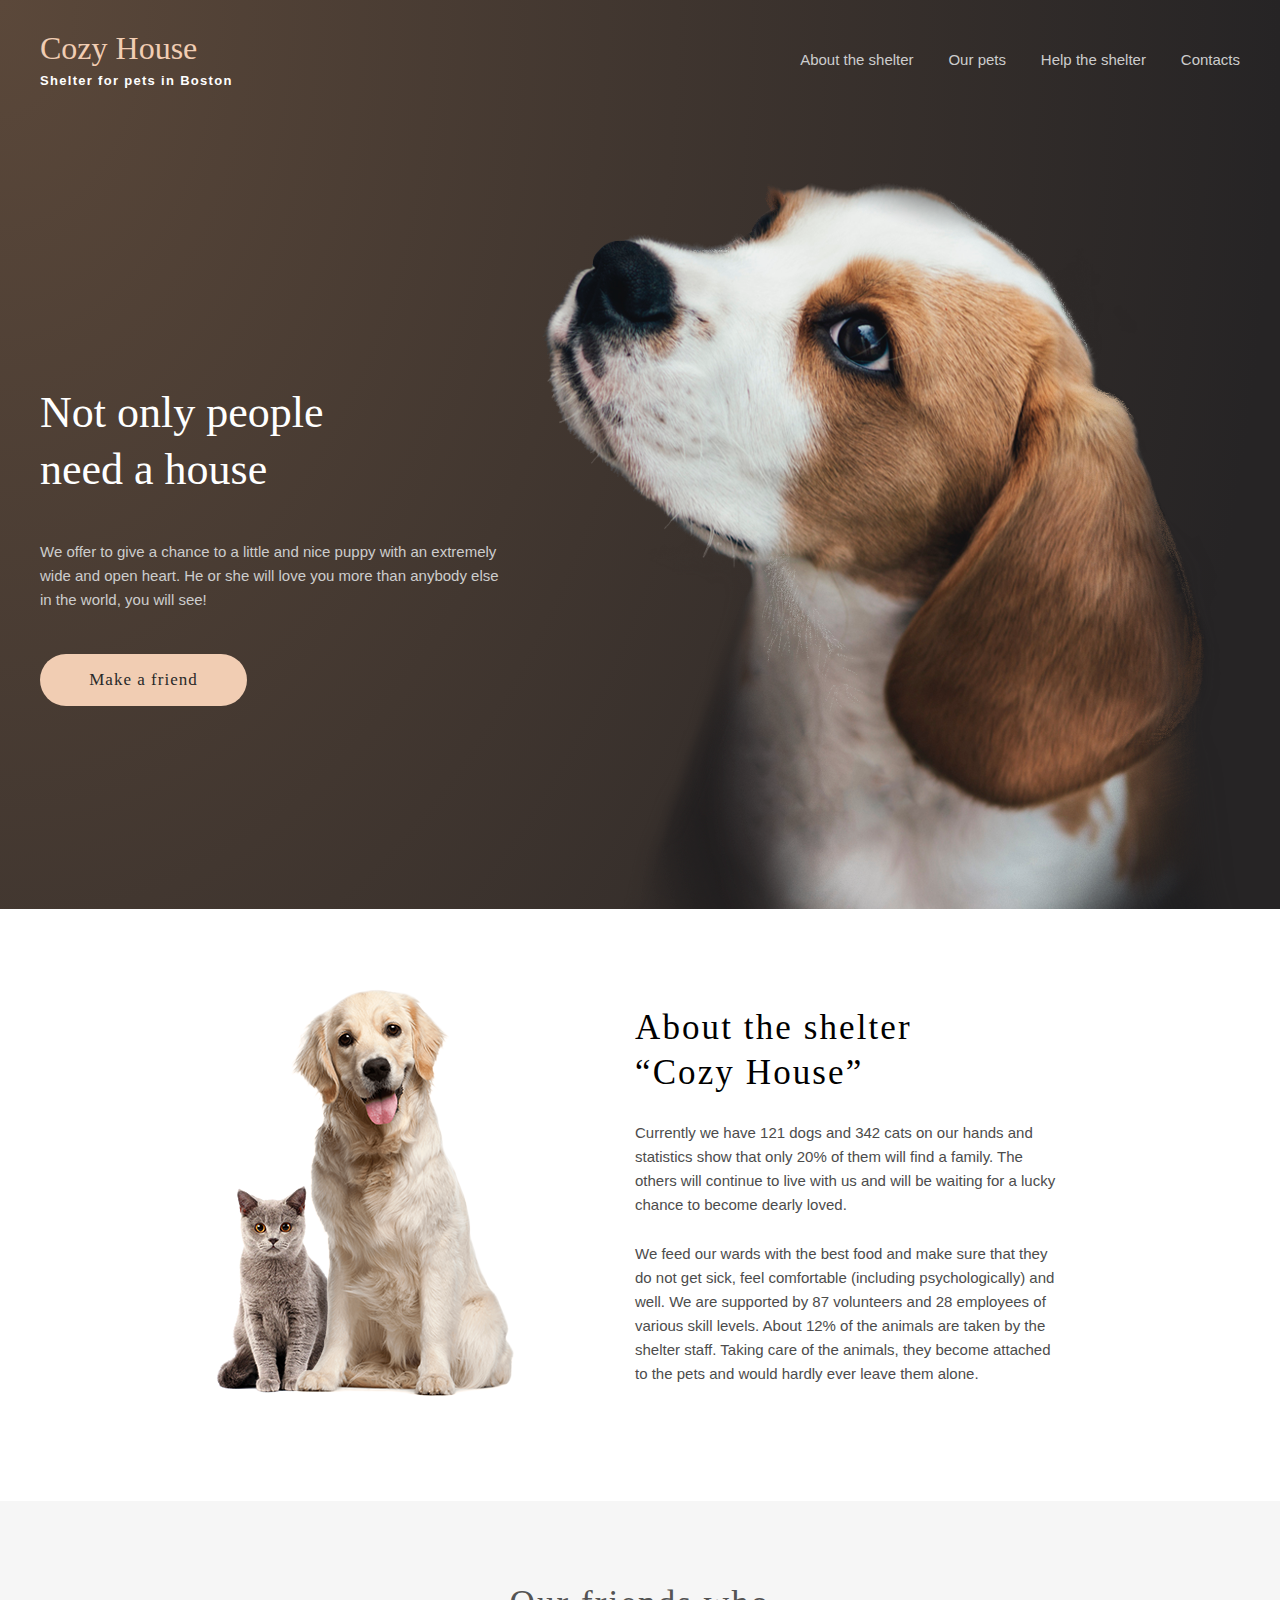
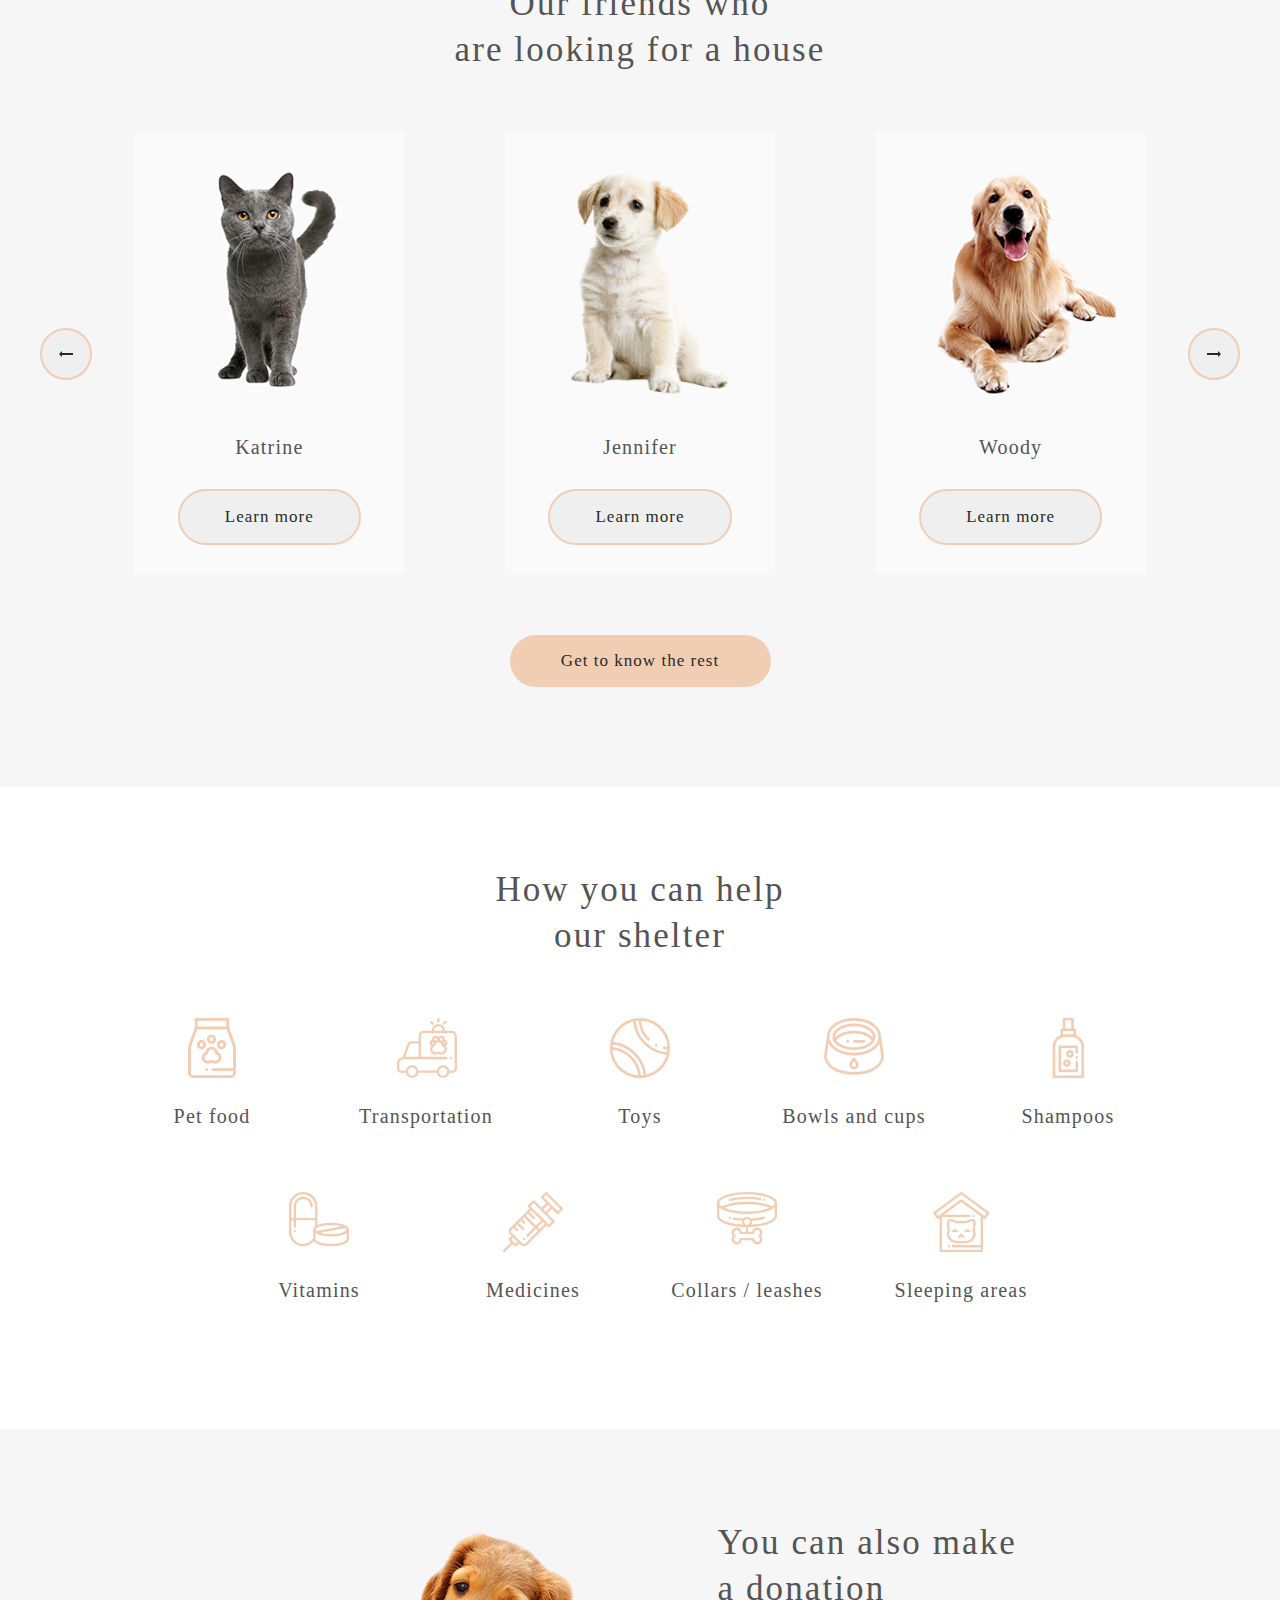
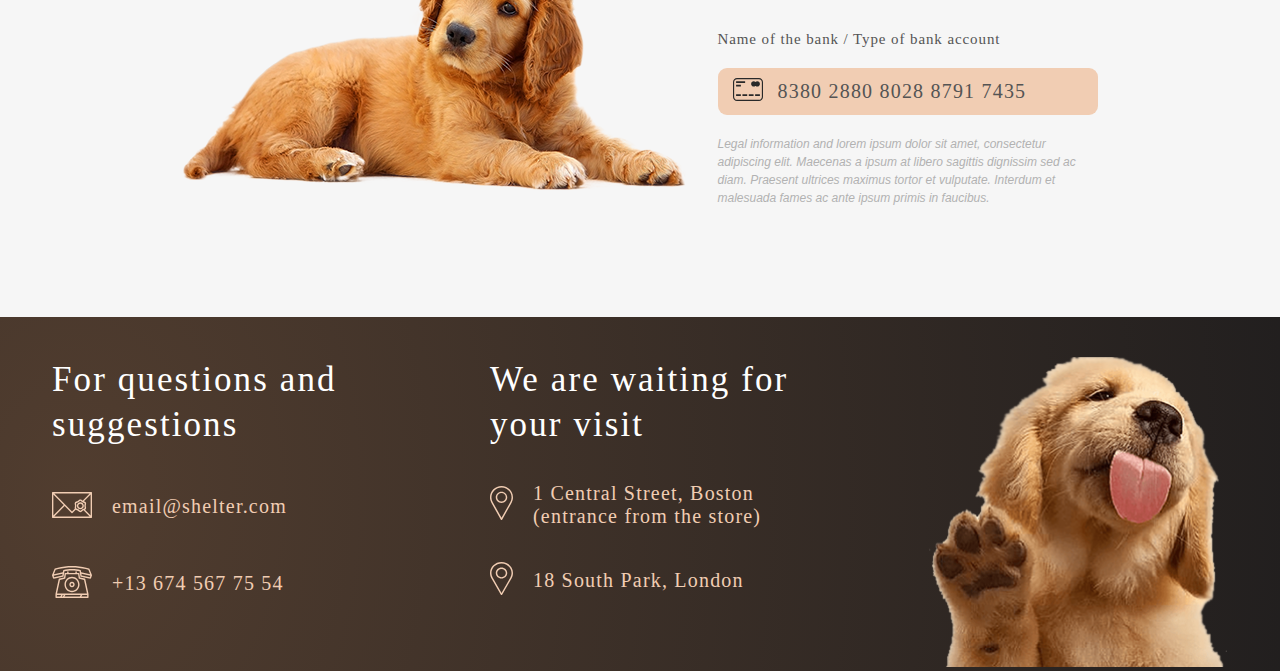
==== commit d5f1b1dc: "feat: add mobile adaptive for block 'pets'" ====
--- a/index.html
+++ b/index.html
@@ -70,7 +70,7 @@
         </section>
         <section class="pets">
             <div class="pets__heading">
-                <span>Our friends who are looking for a house</span>
+                <span>Our friends who<br/>are looking for a house</span>
             </div>
             <div class="pets__slider">
                 <button class="pets__slider_button">
--- a/css/index.css
+++ b/css/index.css
@@ -200,12 +200,54 @@
     padding-bottom: 6.25rem;
 }
 
+
+
 .about__container {
     display: flex;
     justify-content: center;
     align-items: center;
     flex-wrap: wrap;
     grid-column-gap: 9.375%;
+}
+
+
+
+.about__img {
+    max-width: 18.75rem;
+}
+
+.about__img img {
+    max-width: 100%;
+}
+
+.about__content {
+    max-width: 26.875rem;
+    display: flex;
+    flex-direction: column;
+    grid-row-gap: 25px;
+    justify-content: center;
+}
+
+.about__heading {
+    font-family: 'Georgia', serif;
+    font-style: normal;
+    font-weight: 400;
+    font-size: 35px;
+    line-height: 130%;
+    letter-spacing: 0.06em;
+}
+
+.about__heading span {
+    white-space: nowrap; /* Запрещаем перенос текста */
+}
+
+.about__subheading {
+    font-family: 'Arial', sans-serif;
+    font-style: normal;
+    font-weight: 400;
+    font-size: 15px;
+    line-height: 160%;
+    color: #4C4C4C;
 }
 
 @media (max-width: 768px) {
@@ -218,44 +260,30 @@
     }
 }
 
-.about__img {
-    max-width: 18.75rem;
-}
-
-.about__img img {
-    max-width: 100%;
-}
-
-.about__content {
-    max-width: 26.875rem;
-    display: flex;
-    flex-direction: column;
-    grid-row-gap: 25px;
-    justify-content: center;
-}
-
-.about__heading {
-    font-family: 'Georgia', serif;
-    font-style: normal;
-    font-weight: 400;
-    font-size: 35px;
-    line-height: 130%;
-    letter-spacing: 0.06em;
-}
-
-.about__heading span {
-    white-space: nowrap; /* Запрещаем перенос текста */
-}
-
-.about__subheading {
-    font-family: 'Arial', sans-serif;
-    font-style: normal;
-    font-weight: 400;
-    font-size: 15px;
-    line-height: 160%;
-    color: #4C4C4C;
-}
-
+@media (max-width: 540px) {
+    .about {
+        padding: 42px 25px 42px 25px;
+    }
+
+    .about__heading {
+        text-align: center;
+        font-size: 25px;
+        line-height: 130%;
+        letter-spacing: 0.06em;
+    }
+
+    .about__subheading {
+        text-align: justify;
+    }
+
+    .about__subheading:last-child {
+        margin-bottom: 42px;
+    }
+
+    .about__img {
+        max-width: 260px;
+    }
+}
 /*--------------------*/
 .pets {
     padding: 80px 40px 100px 40px;
@@ -361,6 +389,32 @@
     cursor: pointer;
 }
 
+@media (max-width: 540px) {
+    .pets {
+        padding: 42px 25px 42px 25px;
+        grid-gap: 42px;
+    }
+
+    .pets__heading {
+        font-size: 25px;
+        margin-left: -15px;
+        margin-right: -15px;
+    }
+
+    .pets__slider {
+        flex-wrap: wrap;
+        justify-content: space-around;
+        grid-row-gap: 20px;
+    }
+    .pets__slider_button {
+        order: 2;
+    }
+
+    .pets__slider_cards {
+        order: 1;
+    }
+}
+
 /*--------------------*/
 .help {
     background: #FFFFFF;
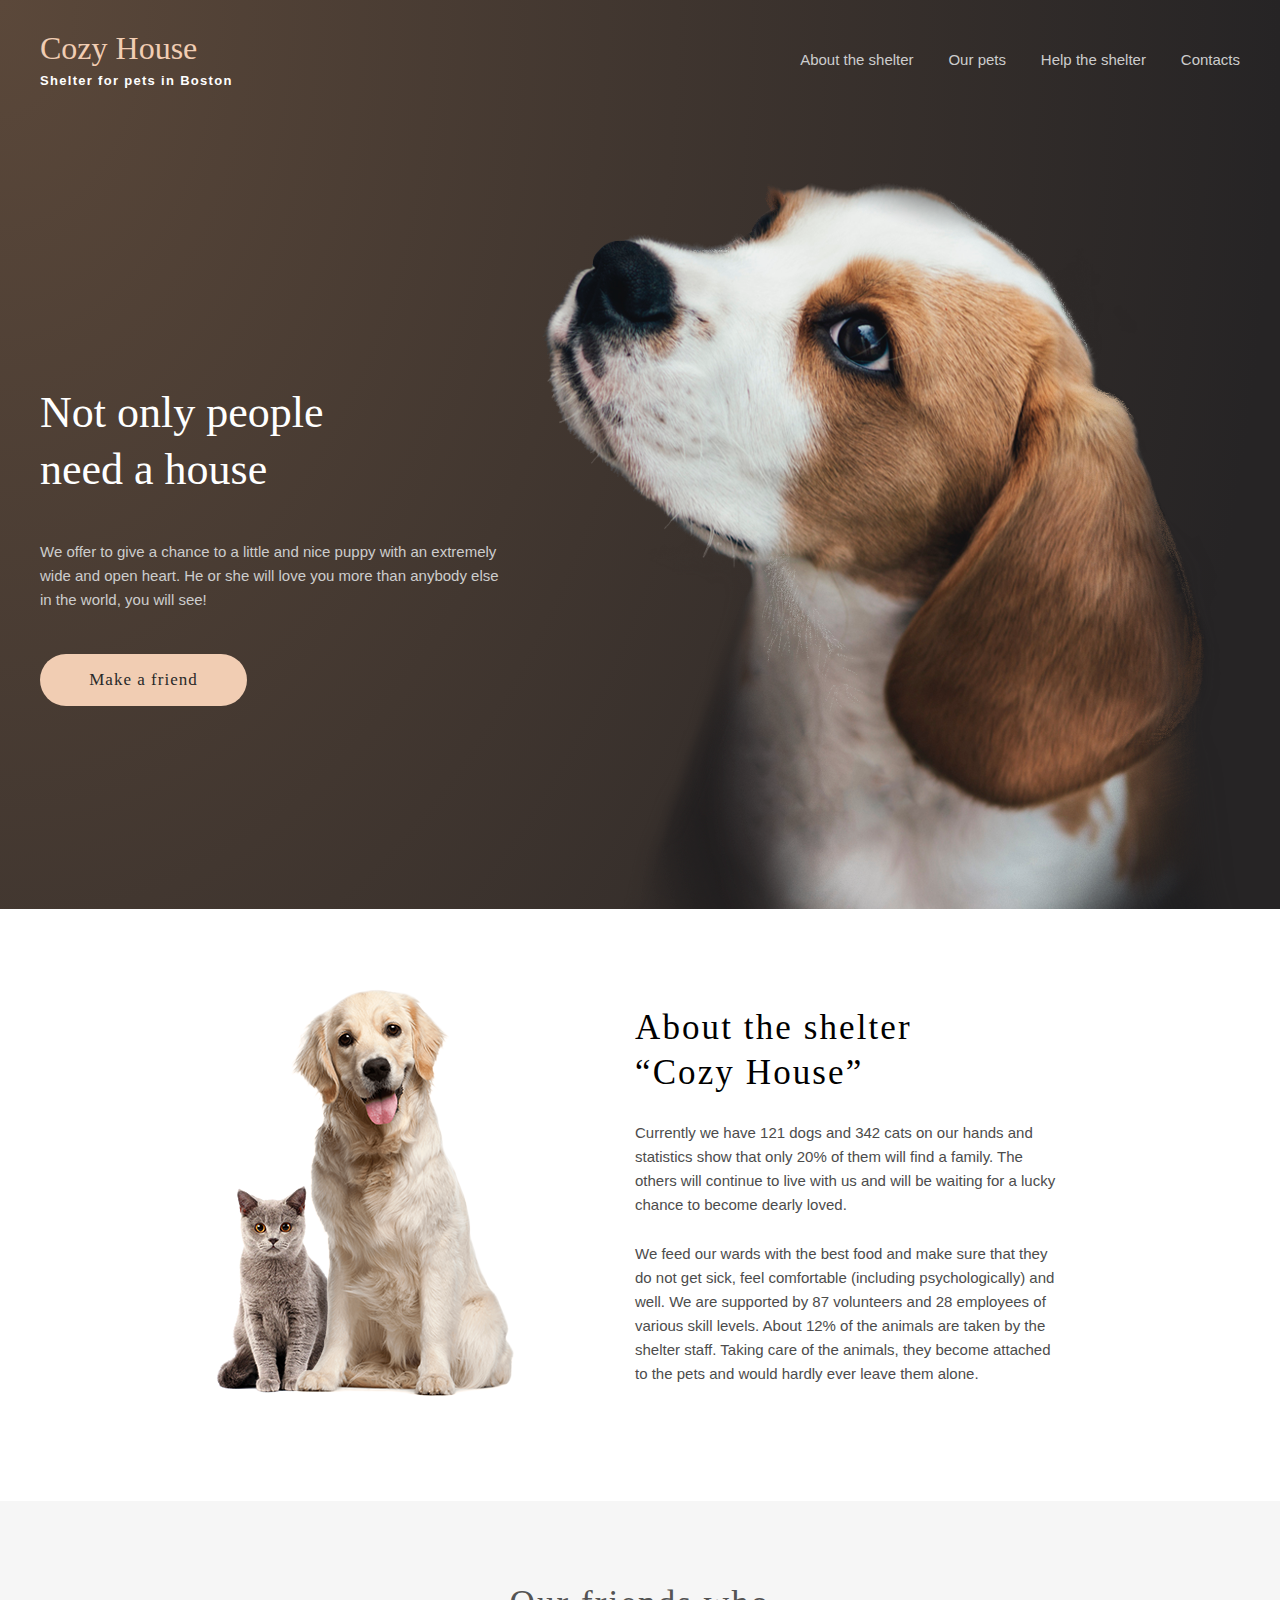
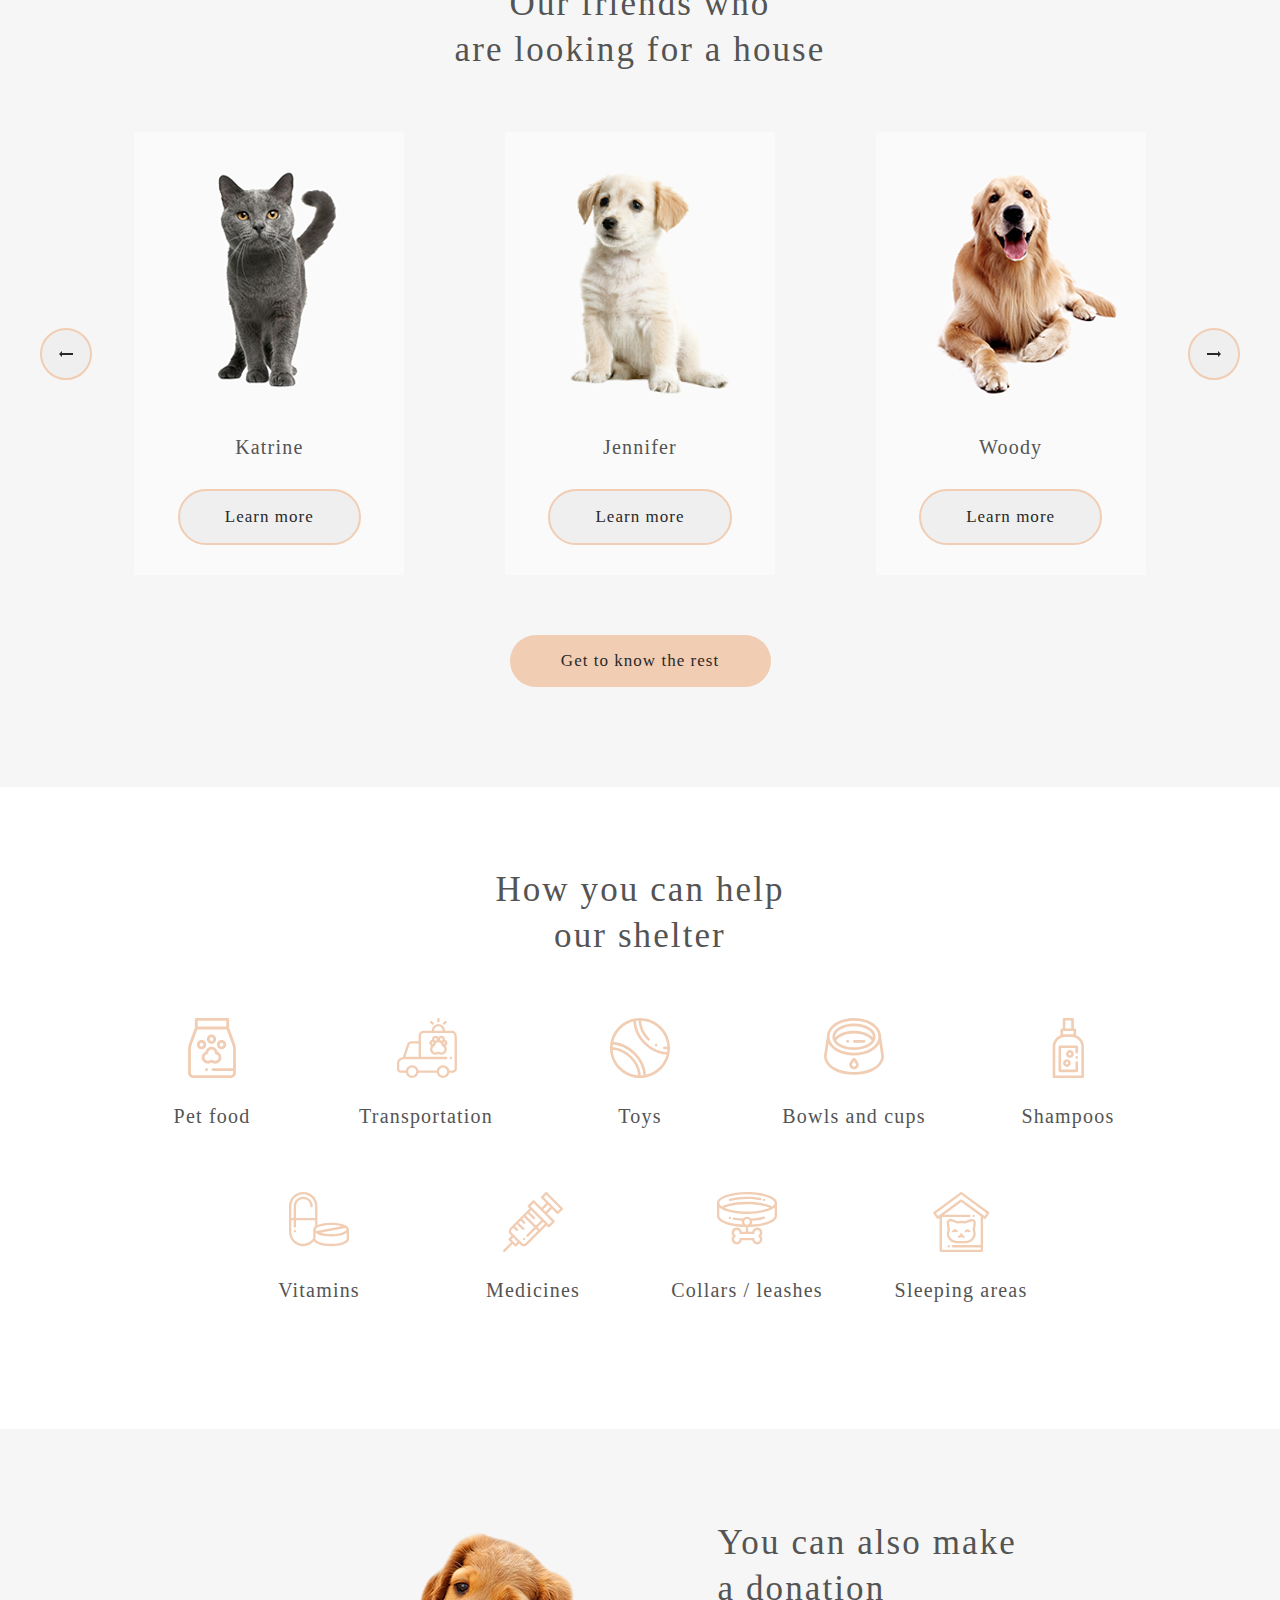
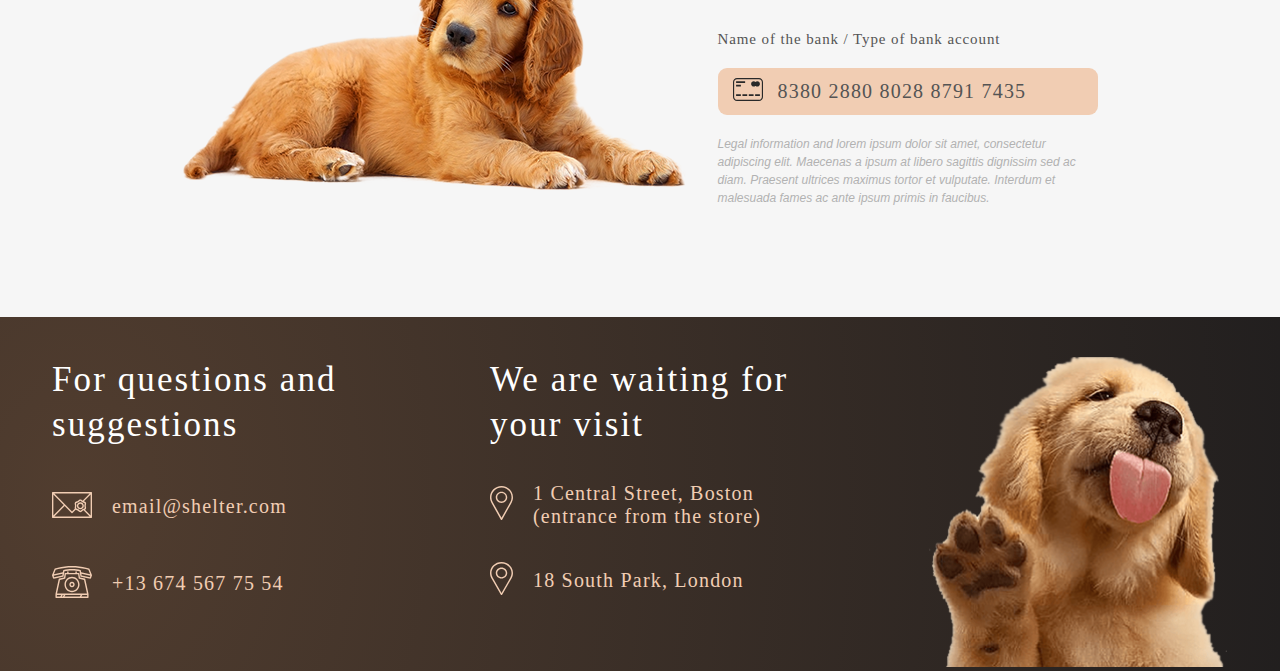
==== commit b2cdb8ed: "feat: add mobile adaptive for block 'help'" ====
--- a/index.html
+++ b/index.html
@@ -107,64 +107,125 @@
                 <button>Get to know the rest</button>
             </div>
         </section>
-        <section class="help">
-            <h3 class="help__heading">
-                How you can help our shelter
+<!--        <section class="help">-->
+<!--            <h3 class="help__heading">-->
+<!--                How you can help<br/>our shelter-->
+<!--            </h3>-->
+<!--            <ul class="help__list">-->
+<!--                <li class="help__list_item">-->
+<!--                    <div class="help__item_icon">-->
+<!--                        <img src="img/icon/vector.svg" alt="vector">-->
+<!--                    </div>-->
+<!--                    <div class="help__item_text">Pet food</div>-->
+<!--                </li>-->
+<!--                <li class="help__list_item">-->
+<!--                    <div class="help__item_icon">-->
+<!--                        <img src="img/icon/transportation.svg" alt="vector">-->
+<!--                    </div>-->
+<!--                    <div class="help__item_text">Transportation</div>-->
+<!--                </li>-->
+<!--                <li class="help__list_item">-->
+<!--                    <div class="help__item_icon">-->
+<!--                        <img src="img/icon/toys.svg" alt="vector">-->
+<!--                    </div>-->
+<!--                    <div class="help__item_text">Toys</div>-->
+<!--                </li>-->
+<!--                <li class="help__list_item">-->
+<!--                    <div class="help__item_icon">-->
+<!--                        <img src="img/icon/bowls-and-cups.svg" alt="vector">-->
+<!--                    </div>-->
+<!--                    <div class="help__item_text">Bowls and cups</div>-->
+<!--                </li>-->
+<!--                <li class="help__list_item">-->
+<!--                    <div class="help__item_icon">-->
+<!--                        <img src="img/icon/shampoos.svg" alt="vector">-->
+<!--                    </div>-->
+<!--                    <div class="help__item_text">Shampoos</div>-->
+<!--                </li>-->
+<!--                <li class="help__list_item">-->
+<!--                    <div class="help__item_icon">-->
+<!--                        <img src="img/icon/vitamins.svg" alt="vector">-->
+<!--                    </div>-->
+<!--                    <div class="help__item_text">Vitamins</div>-->
+<!--                </li>-->
+<!--                <li class="help__list_item">-->
+<!--                    <div class="help__item_icon">-->
+<!--                        <img src="img/icon/medicines.svg" alt="vector">-->
+<!--                    </div>-->
+<!--                    <div class="help__item_text">Medicines</div>-->
+<!--                </li>-->
+<!--                <li class="help__list_item">-->
+<!--                    <div class="help__item_icon">-->
+<!--                        <img src="img/icon/collars-or-leashes.svg" alt="vector">-->
+<!--                    </div>-->
+<!--                    <div class="help__item_text">Collars / leashes</div>-->
+<!--                </li>-->
+<!--                <li class="help__list_item">-->
+<!--                    <div class="help__item_icon">-->
+<!--                        <img src="img/icon/sleeping-area.svg" alt="vector">-->
+<!--                    </div>-->
+<!--                    <div class="help__item_text">Sleeping areas</div>-->
+<!--                </li>-->
+<!--            </ul>-->
+<!--        </section>-->
+        <section class="help2">
+            <h3 class="help2__heading">
+                How you can help<br/>our shelter
             </h3>
-            <ul class="help__list">
-                <li class="help__list_item">
-                    <div class="help__item_icon">
-                        <img src="img/icon/vector.svg" alt="vector">
-                    </div>
-                    <div class="help__item_text">Pet food</div>
-                </li>
-                <li class="help__list_item">
-                    <div class="help__item_icon">
-                        <img src="img/icon/transportation.svg" alt="vector">
-                    </div>
-                    <div class="help__item_text">Transportation</div>
-                </li>
-                <li class="help__list_item">
-                    <div class="help__item_icon">
-                        <img src="img/icon/toys.svg" alt="vector">
-                    </div>
-                    <div class="help__item_text">Toys</div>
-                </li>
-                <li class="help__list_item">
-                    <div class="help__item_icon">
-                        <img src="img/icon/bowls-and-cups.svg" alt="vector">
-                    </div>
-                    <div class="help__item_text">Bowls and cups</div>
-                </li>
-                <li class="help__list_item">
-                    <div class="help__item_icon">
-                        <img src="img/icon/shampoos.svg" alt="vector">
-                    </div>
-                    <div class="help__item_text">Shampoos</div>
-                </li>
-                <li class="help__list_item">
-                    <div class="help__item_icon">
-                        <img src="img/icon/vitamins.svg" alt="vector">
-                    </div>
-                    <div class="help__item_text">Vitamins</div>
-                </li>
-                <li class="help__list_item">
-                    <div class="help__item_icon">
-                        <img src="img/icon/medicines.svg" alt="vector">
-                    </div>
-                    <div class="help__item_text">Medicines</div>
-                </li>
-                <li class="help__list_item">
-                    <div class="help__item_icon">
-                        <img src="img/icon/collars-or-leashes.svg" alt="vector">
-                    </div>
-                    <div class="help__item_text">Collars / leashes</div>
-                </li>
-                <li class="help__list_item">
-                    <div class="help__item_icon">
-                        <img src="img/icon/sleeping-area.svg" alt="vector">
-                    </div>
-                    <div class="help__item_text">Sleeping areas</div>
+            <ul class="help2__list">
+                <li class="help2__list_item">
+                    <div class="help2__list_item_icon">
+                        <img src="img/icon/vector.svg" alt="icon">
+                    </div>
+                    <h5 class="help2__list_item_text">Pet food</h5>
+                </li>
+                <li class="help2__list_item">
+                    <div class="help2__list_item_icon">
+                        <img src="img/icon/transportation.svg" alt="icon">
+                    </div>
+                    <h5 class="help2__list_item_text">Transportation</h5>
+                </li>
+                <li class="help2__list_item">
+                    <div class="help2__list_item_icon">
+                        <img src="img/icon/toys.svg" alt="icon">
+                    </div>
+                    <h5 class="help2__list_item_text">Toys</h5>
+                </li>
+                <li class="help2__list_item">
+                    <div class="help2__list_item_icon">
+                        <img src="img/icon/bowls-and-cups.svg" alt="icon">
+                    </div>
+                    <h5 class="help2__list_item_text">Bowls and cups</h5>
+                </li>
+                <li class="help2__list_item">
+                    <div class="help2__list_item_icon">
+                        <img src="img/icon/shampoos.svg" alt="icon">
+                    </div>
+                    <h5 class="help2__list_item_text">Shampoos</h5>
+                </li>
+                <li class="help2__list_item">
+                    <div class="help2__list_item_icon">
+                        <img src="img/icon/vitamins.svg" alt="icon">
+                    </div>
+                    <h5 class="help2__list_item_text">Vitamins</h5>
+                </li>
+                <li class="help2__list_item">
+                    <div class="help2__list_item_icon">
+                        <img src="img/icon/medicines.svg" alt="icon">
+                    </div>
+                    <h5 class="help2__list_item_text">Medicines</h5>
+                </li>
+                <li class="help2__list_item">
+                    <div class="help2__list_item_icon">
+                        <img src="img/icon/collars-or-leashes.svg" alt="icon">
+                    </div>
+                    <h5 class="help2__list_item_text">Collars / leashes</h5>
+                </li>
+                <li class="help2__list_item">
+                    <div class="help2__list_item_icon">
+                        <img src="img/icon/sleeping-area.svg" alt="icon">
+                    </div>
+                    <h5 class="help2__list_item_text">Sleeping areas</h5>
                 </li>
             </ul>
         </section>
--- a/css/index.css
+++ b/css/index.css
@@ -468,6 +468,131 @@
     color: #545454;
 }
 
+@media (max-width: 540px) {
+    .help {
+        padding: 42px 15px;
+    }
+
+    .help__heading {
+        font-size: 25px;
+    }
+
+    .help__list {
+        grid-gap: 30px 30px;
+    }
+
+    .help__list_item {
+        width: 130px;
+    }
+
+    .help__item_text {
+        font-size: 15px;
+    }
+}
+/*--------------------*/
+.help2 {
+    background: #FFFFFF;
+    padding-top: 80px;
+    padding-bottom: 127px;
+    display: flex;
+    flex-direction: column;
+    align-items: center;
+}
+
+.help2__heading {
+    font-family: 'Georgia', serif;
+    font-style: normal;
+    font-weight: 400;
+    font-size: 35px;
+    line-height: 130%;
+    text-align: center;
+    letter-spacing: 0.06em;
+    color: #545454;
+    margin-bottom: 60px;
+    max-width: 310px;
+}
+
+.help2__list {
+    display: flex;
+    max-width: 1026px;
+    flex-wrap: wrap;
+    justify-content: center;
+    grid-gap: 4rem 3rem;
+}
+
+.help2__list_item {
+    width: 166px;
+    display: flex;
+    flex-direction: column;
+    justify-content: space-between;
+    align-items: center;
+    height: 110px;
+}
+
+.help2__list_item_icon {
+
+}
+
+.help2__list_item_text {
+    font-family: 'Georgia', serif;
+    font-style: normal;
+    font-weight: 400;
+    font-size: 20px;
+    line-height: 115%;
+    letter-spacing: 0.06em;
+    color: #545454;
+}
+
+@media (max-width: 540px) {
+    .help2 {
+        background: #FFFFFF;
+        padding: 42px 15px;
+        display: grid;
+        align-items: normal;
+    }
+
+    .help2__heading {
+        font-size: 25px;
+        justify-self: center;
+    }
+
+    .help2__list {
+        display: grid;
+        grid-template-columns: repeat(auto-fit, minmax(130px,1fr));
+        grid-row-gap: 30px;
+        grid-column-gap: 2px;
+        justify-items: center;
+        max-width: 100%;
+    }
+
+    .help2__list_item {
+        font-family: 'Georgia', serif;
+        font-size: 15px;
+        line-height: 110%;
+        letter-spacing: 0.06em;
+        color: #545454;
+        width: 130px;
+        height: 110px;
+        display: flex;
+        flex-direction: column;
+        align-items: center;
+        justify-content: space-between;
+    }
+
+    .help2__list_item_icon {
+        max-width: 50px;
+        max-height: 50px;
+    }
+
+    .help2__list_item_icon img {
+        max-width: 100%;
+        max-height: 100%;
+    }
+
+    .help2__list_item_text {
+        font-size: 15px;
+    }
+}
 /*--------------------*/
 .donation {
     padding-top: 91px;
@@ -669,4 +794,3 @@
     max-width: 302px;
 }
 
-
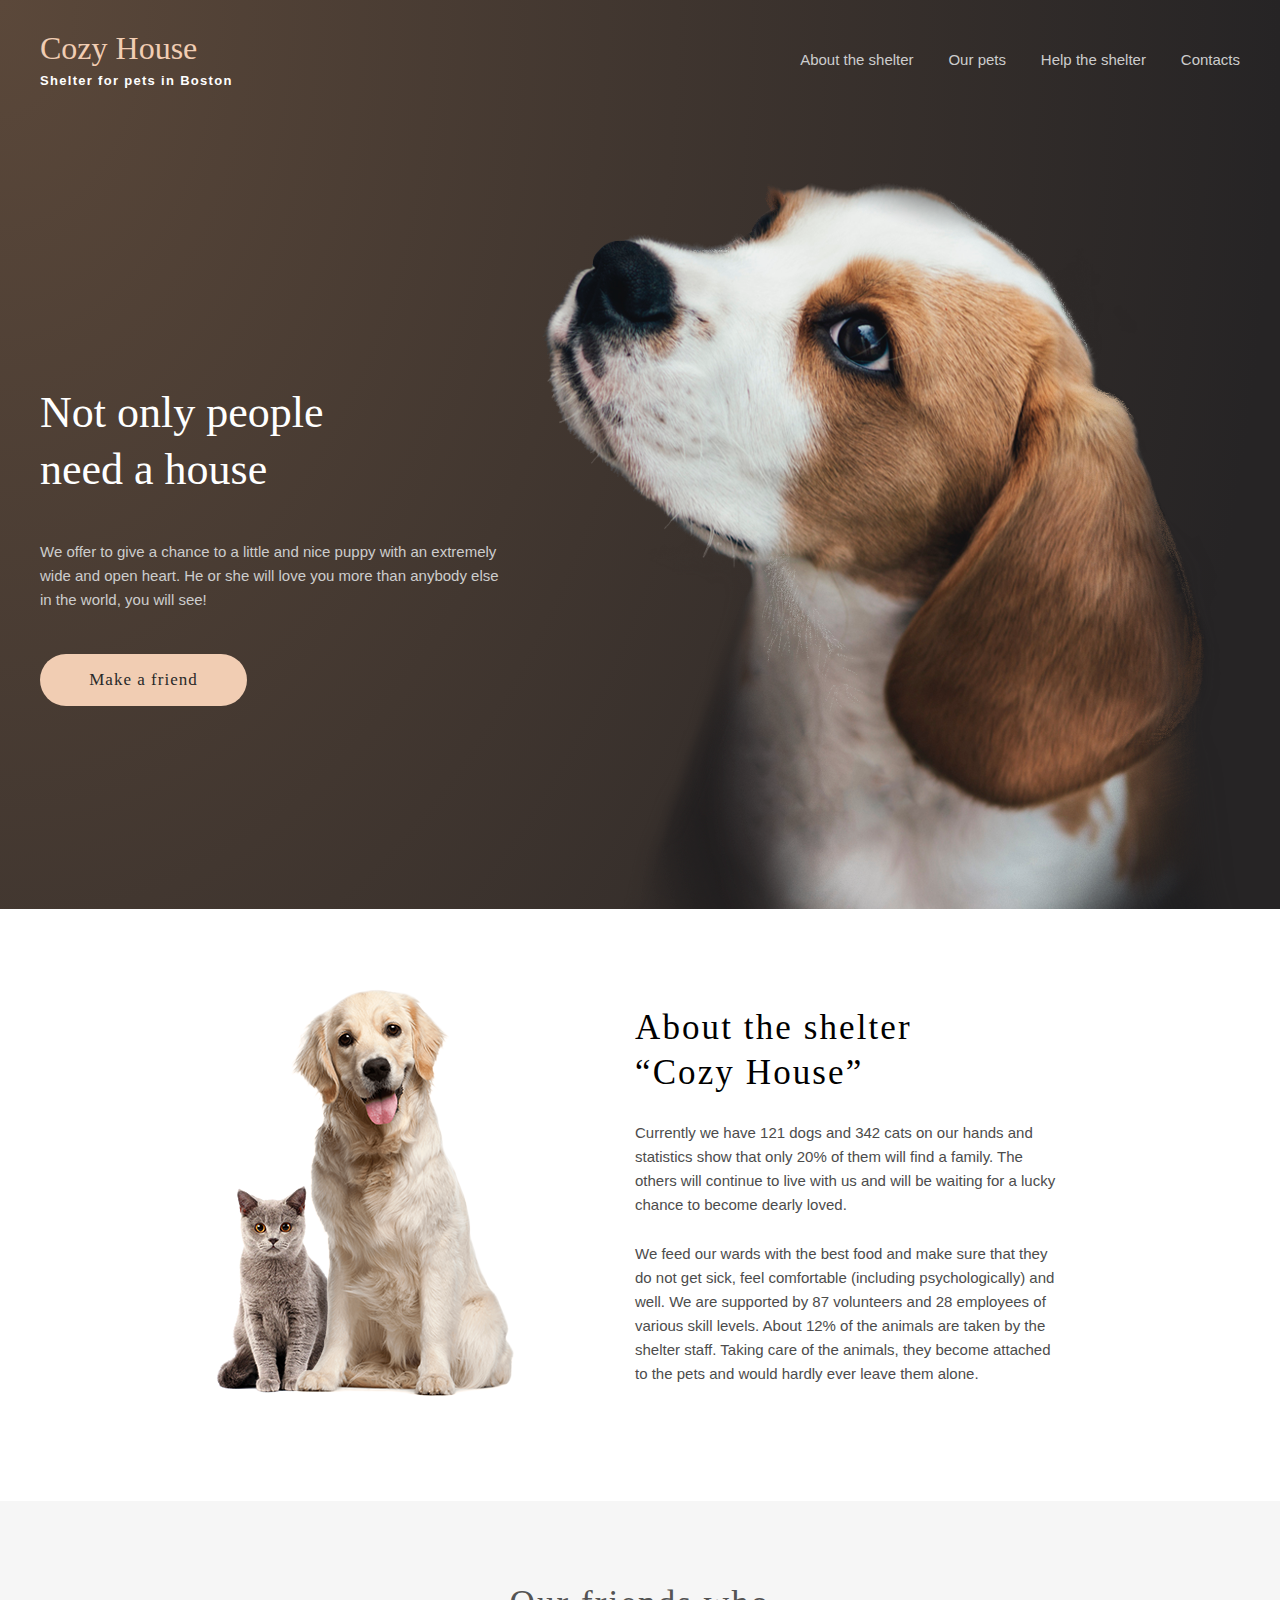
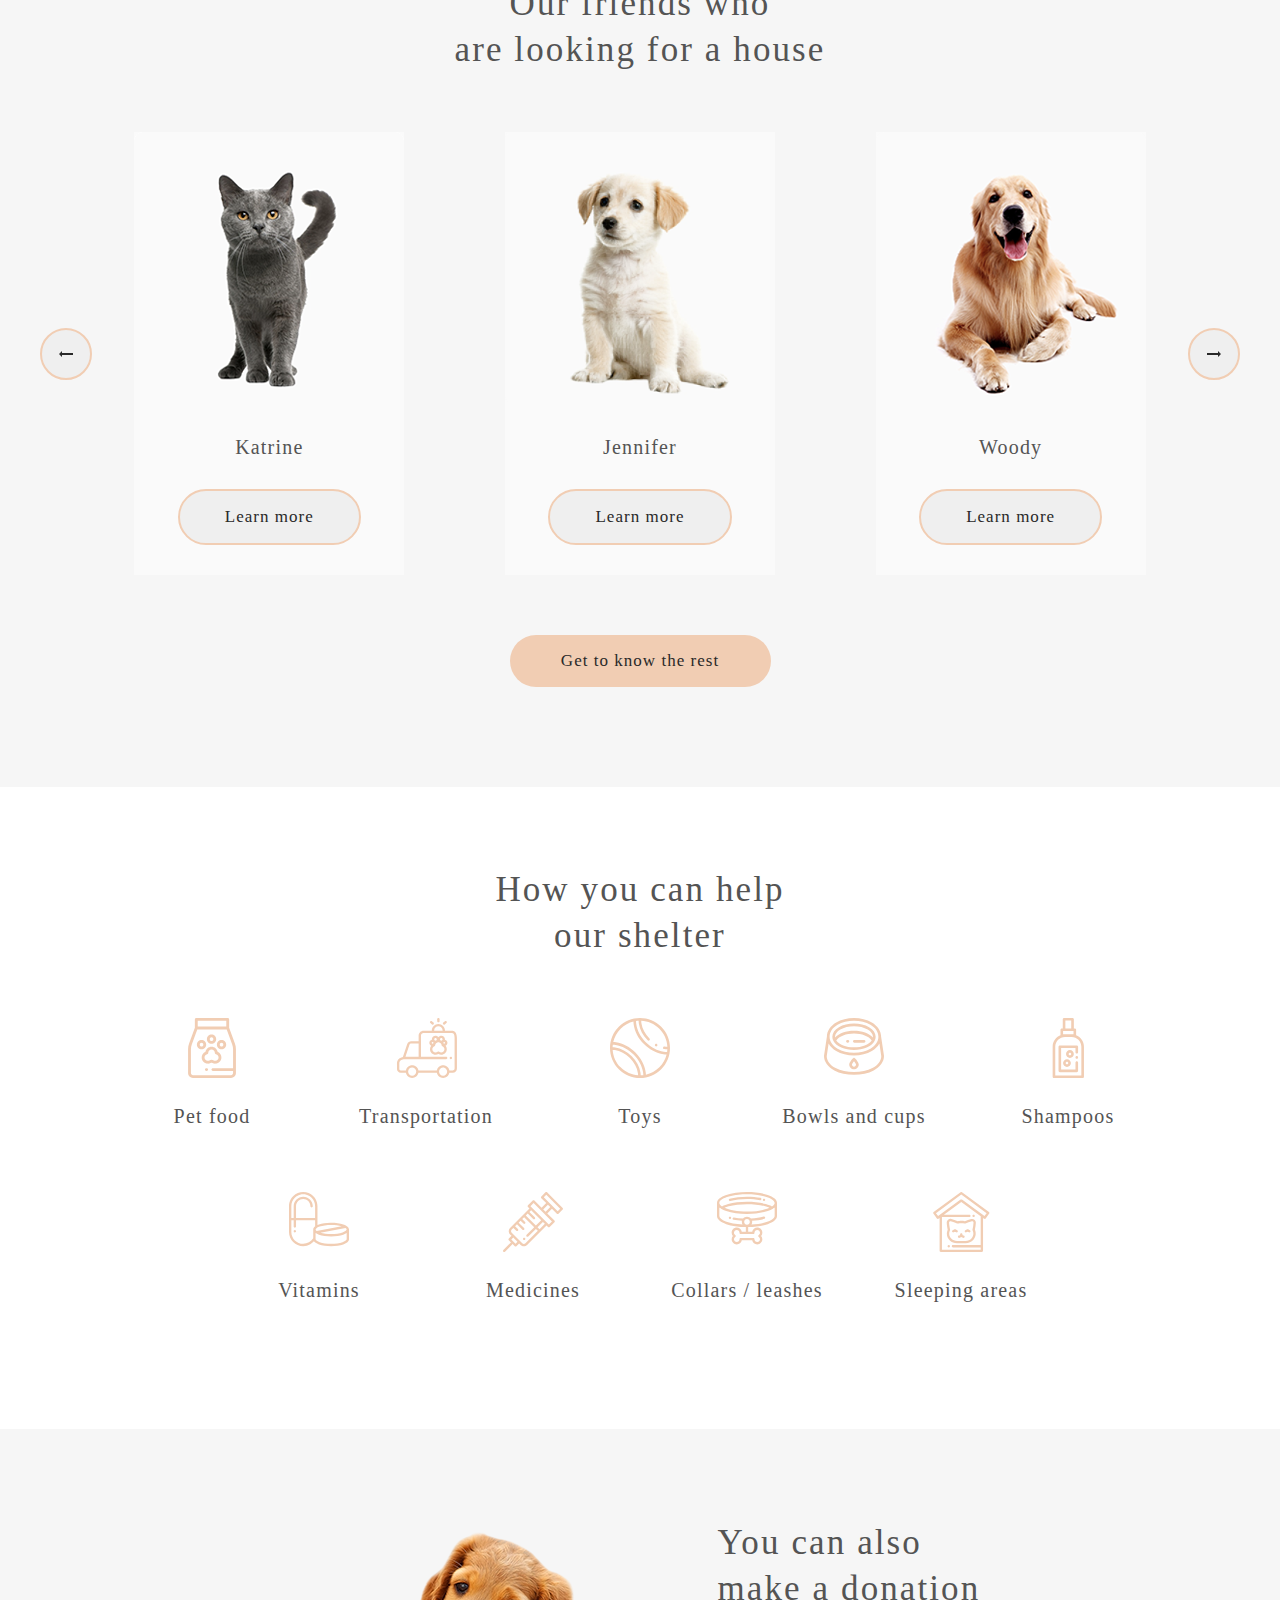
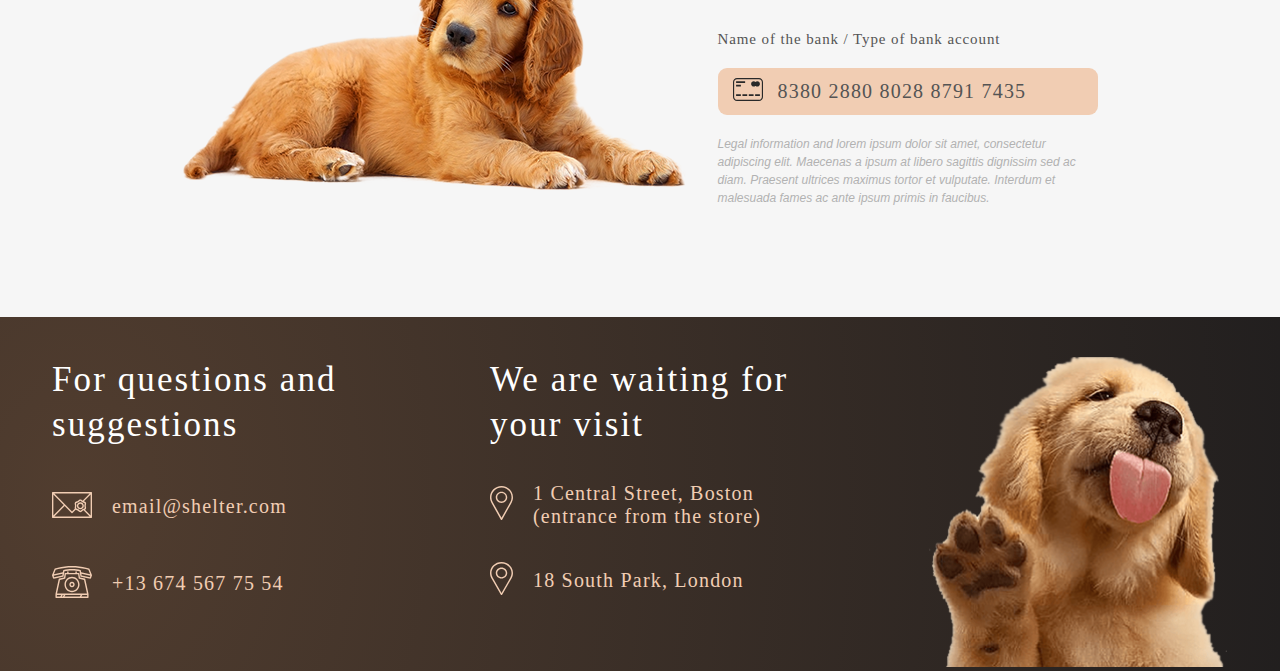
==== commit 5efe4cc8: "feat: add mobile adaptive for block 'donation'" ====
--- a/index.html
+++ b/index.html
@@ -236,7 +236,7 @@
                 </div>
                 <div class="donation__content">
                     <h3 class="donation__heading">
-                        You can also make a donation
+                        You can also<br/>make a donation
                     </h3>
                     <h5 class="donation__subheading">
                         Name of the bank / Type of bank account
--- a/css/index.css
+++ b/css/index.css
@@ -690,6 +690,42 @@
     color: #B2B2B2;
 }
 
+@media (max-width: 540px) {
+    .donation {
+        padding: 42px 20px;
+    }
+
+    .donation__container {
+        grid-gap: 42px;
+    }
+
+    .donation__content {
+        align-items: center;
+    }
+
+    .donation__heading {
+        text-align: center;
+        font-size: 25px;
+    }
+
+    .donation__subheading {
+        text-align: center;
+    }
+
+    .donation__card_text {
+        font-size: 15px;
+    }
+
+    .donation__text_info {
+        text-align: justify;
+    }
+
+    .donation__img {
+        max-width: 260px;
+    }
+
+}
+/*--------------------*/
 .footer {
     background: radial-gradient(110.67% 538.64% at 5.73% 50%, #513D2F 0%, #1A1A1C 100%), #211F20;
     padding-top: 40px;
